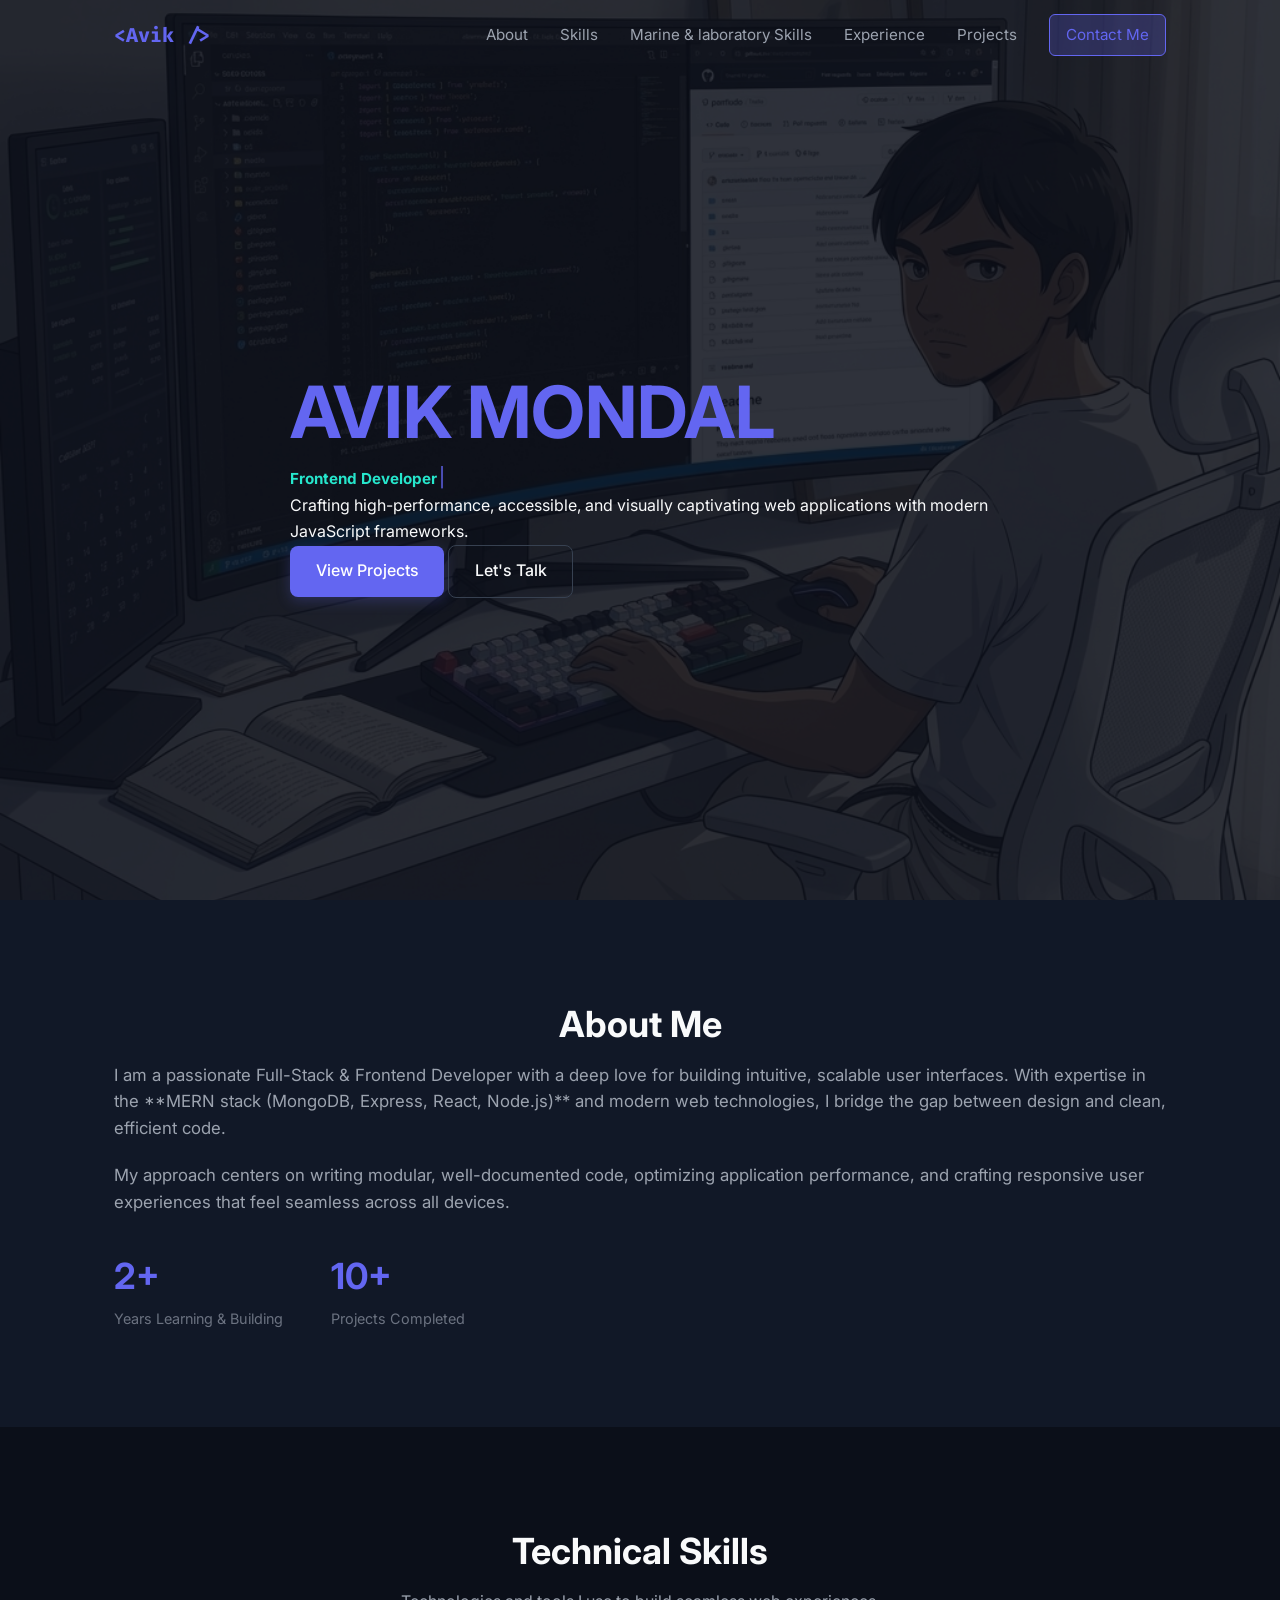
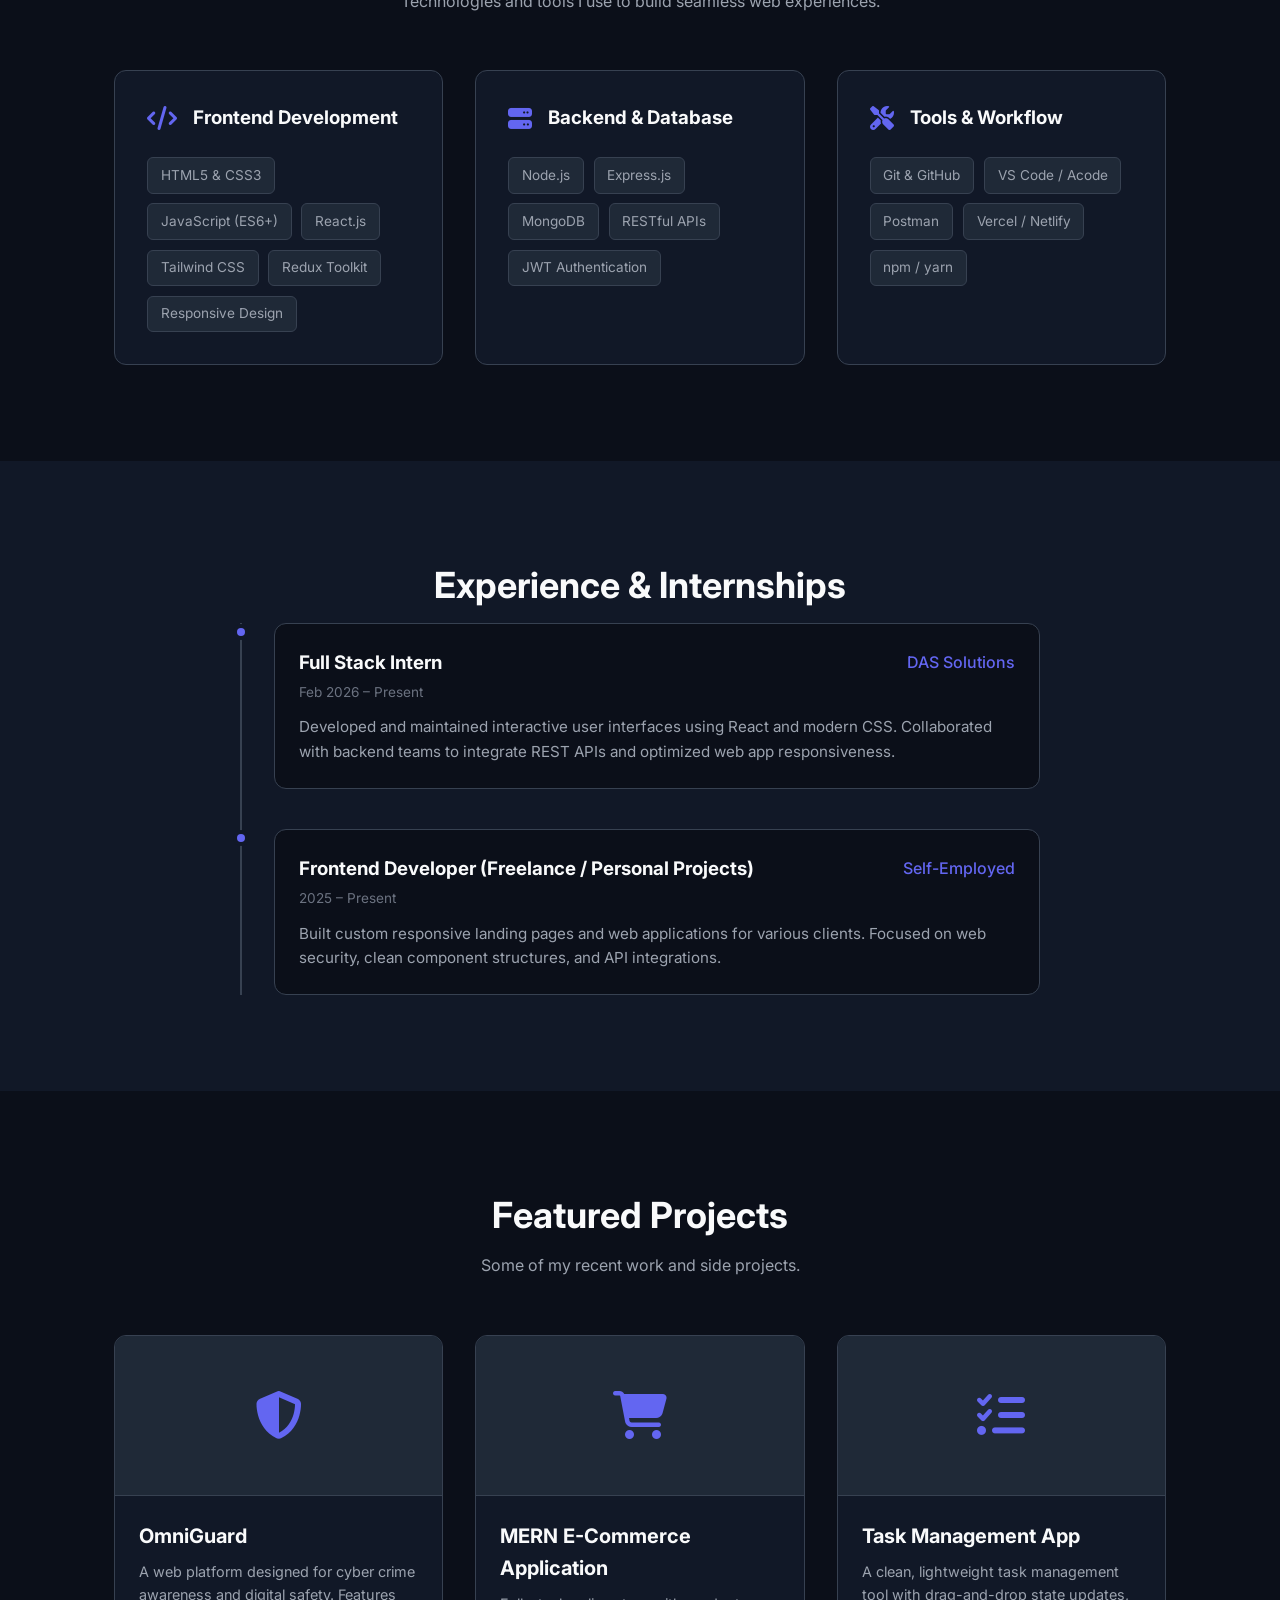
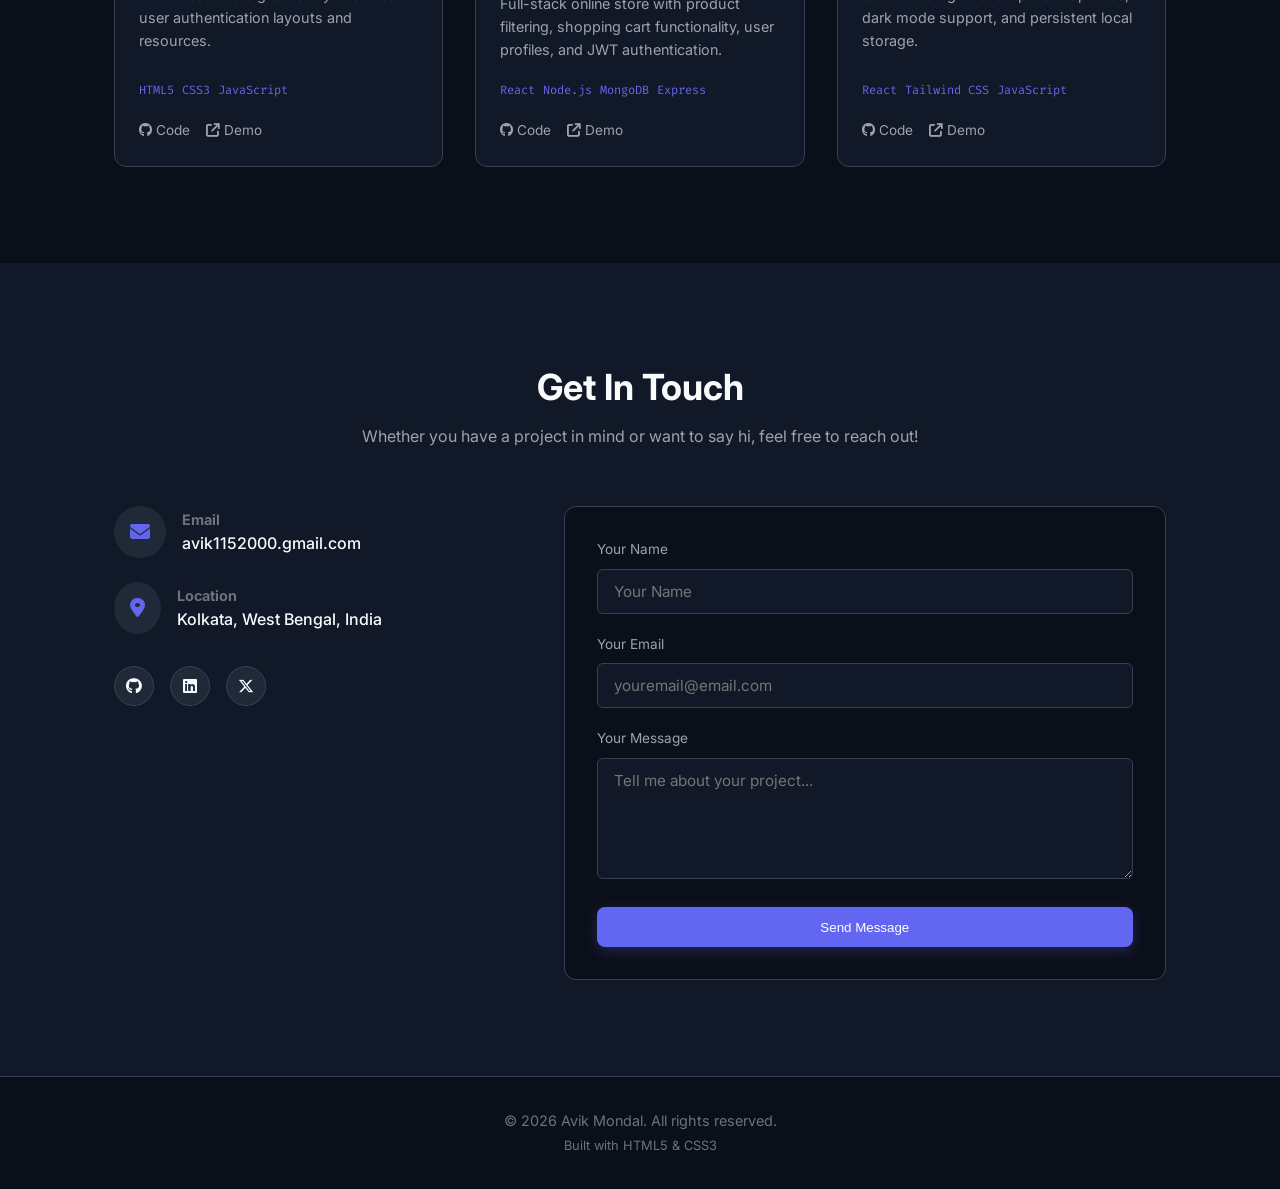
==== index.html @ 7518ed0c "New CSS and Old skills section" ====
<!doctype html>
<html lang="en">
  <head>
    <meta charset="UTF-8" />
    <meta name="viewport" content="width=device-width, initial-scale=1.0" />
    <meta
      name="description"
      content="Portfolio of a Modern Frontend & MERN Stack Developer"
    />
    <title>Avik | Full Stack & Frontend Developer</title>
    <!-- Google Fonts -->
    <link rel="preconnect" href="https://fonts.googleapis.com" />
    <link rel="preconnect" href="https://fonts.gstatic.com" crossorigin />
    <link
      href="https://fonts.googleapis.com/css2?family=Inter:wght@300;400;500;600;700&family=Fira+Code:wght@400;500&display=swap"
      rel="stylesheet"
    />
    <!-- FontAwesome Icons -->
    <link
      rel="stylesheet"
      href="https://cdnjs.cloudflare.com/ajax/libs/font-awesome/6.4.0/css/all.min.css"
    />
    <!-- Stylesheet -->
    <link rel="stylesheet" href="style.css" />
    <script src="script.js"></script>
  </head>
  <body>
    <!-- ==================== HEADER / NAVBAR ==================== -->
    <header class="navbar">
      <div class="container nav-container">
        <a href="#hero" class="nav-logo">&lt;Avik /&gt;</a>

        <nav class="nav-menu" id="nav-menu">
          <a href="#about" class="nav-link">About</a>
          <a href="#skills" class="nav-link">Skills</a>
          <a href="otherSkill.html" class="nav-link"
            >Marine & laboratory Skills</a
          >
          <a href="#experience" class="nav-link">Experience</a>
          <a href="#projects" class="nav-link">Projects</a>
          <a href="#contact" class="nav-link nav-btn">Contact Me</a>
        </nav>

        <!-- Toggle button placeholder for JS implementation -->
        <button
          class="nav-toggle"
          id="nav-toggle"
          aria-label="Toggle Navigation"
        >
          <i class="fa-solid fa-bars"></i>
        </button>
      </div>
    </header>

    <main>
      <!-- ==================== HERO SECTION ==================== -->

      <section class="hero" id="hero">
        <div class="hero-bg-wrapper">
          <img
            src="myPortfolioImage.png"
            alt="Background"
            class="hero-bg-img"
          />
          <div class="hero-overlay"></div>
        </div>

        <div class="container hero-container">
          <div class="hero-content">
            <h1 class="hero-title">
              <span class="highlight">AVIK MONDAL</span>
            </h1>

            <!-- <h2 class="hero-subtitle">Frontend & MERN Stack Developer</h2> -->
            <!-- Dynamic Typing Text Target -->
            <h3 class="hero-subtitle">
              <span id="typing-text" class="highlight2"></span
              ><span class="typing-cursor">|</span>
            </h3>
            <p class="hero-description">
              Crafting high-performance, accessible, and visually captivating
              web applications with modern JavaScript frameworks.
            </p>

            <div class="hero-cta">
              <a href="#projects" class="btn btn-primary">View Projects</a>
              <a href="#contact" class="btn btn-outline">Let's Talk</a>
            </div>
          </div>
        </div>
      </section>

      <!-- ==================== ABOUT SECTION ==================== -->
      <section class="about section" id="about">
        <div class="container">
          <h2 class="section-title">About Me</h2>
          <div class="about-grid">
            <div class="about-text">
              <p>
                I am a passionate Full-Stack & Frontend Developer with a deep
                love for building intuitive, scalable user interfaces. With
                expertise in the **MERN stack (MongoDB, Express, React,
                Node.js)** and modern web technologies, I bridge the gap between
                design and clean, efficient code.
              </p>
              <p>
                My approach centers on writing modular, well-documented code,
                optimizing application performance, and crafting responsive user
                experiences that feel seamless across all devices.
              </p>
              <div class="about-stats">
                <div class="stat-item">
                  <span class="stat-number">2+</span>
                  <span class="stat-label">Years Learning & Building</span>
                </div>
                <div class="stat-item">
                  <span class="stat-number">10+</span>
                  <span class="stat-label">Projects Completed</span>
                </div>
              </div>
            </div>
          </div>
        </div>
      </section>

      <!-- ==================== SKILLS SECTION ==================== -->
      <section class="skills section" id="skills">
        <div class="container">
          <h2 class="section-title">Technical Skills</h2>
          <p class="section-subtitle">
            Technologies and tools I use to build seamless web experiences.
          </p>

          <div class="skills-grid">
            <!-- Frontend Category -->
            <div class="skill-card">
              <div class="skill-header">
                <i class="fa-solid fa-code"></i>
                <h3>Frontend Development</h3>
              </div>
              <ul class="skill-tags">
                <li>HTML5 & CSS3</li>
                <li>JavaScript (ES6+)</li>
                <li>React.js</li>
                <li>Tailwind CSS</li>
                <li>Redux Toolkit</li>
                <li>Responsive Design</li>
              </ul>
            </div>

            <!-- Backend Category -->
            <div class="skill-card">
              <div class="skill-header">
                <i class="fa-solid fa-server"></i>
                <h3>Backend & Database</h3>
              </div>
              <ul class="skill-tags">
                <li>Node.js</li>
                <li>Express.js</li>
                <li>MongoDB</li>
                <li>RESTful APIs</li>
                <li>JWT Authentication</li>
              </ul>
            </div>

            <!-- Tools & Workflow -->
            <div class="skill-card">
              <div class="skill-header">
                <i class="fa-solid fa-screwdriver-wrench"></i>
                <h3>Tools & Workflow</h3>
              </div>
              <ul class="skill-tags">
                <li>Git & GitHub</li>
                <li>VS Code / Acode</li>
                <li>Postman</li>
                <li>Vercel / Netlify</li>
                <li>npm / yarn</li>
              </ul>
            </div>
          </div>
        </div>
      </section>

      <!-- ==================== EXPERIENCE SECTION ==================== -->
      <section class="experience section" id="experience">
        <div class="container">
          <h2 class="section-title">Experience & Internships</h2>

          <div class="timeline">
            <!-- Timeline Item 1 -->
            <div class="timeline-item">
              <div class="timeline-dot"></div>
              <div class="timeline-content">
                <div class="timeline-header">
                  <h3>Full Stack Intern</h3>
                  <span class="timeline-company">DAS Solutions</span>
                </div>
                <span class="timeline-date">Feb 2026 – Present</span>
                <p class="timeline-body">
                  Developed and maintained interactive user interfaces using
                  React and modern CSS. Collaborated with backend teams to
                  integrate REST APIs and optimized web app responsiveness.
                </p>
              </div>
            </div>

            <!-- Timeline Item 2 -->
            <div class="timeline-item">
              <div class="timeline-dot"></div>
              <div class="timeline-content">
                <div class="timeline-header">
                  <h3>Frontend Developer (Freelance / Personal Projects)</h3>
                  <span class="timeline-company">Self-Employed</span>
                </div>
                <span class="timeline-date">2025 – Present</span>
                <p class="timeline-body">
                  Built custom responsive landing pages and web applications for
                  various clients. Focused on web security, clean component
                  structures, and API integrations.
                </p>
              </div>
            </div>
          </div>
        </div>
      </section>

      <!-- ==================== PROJECTS SECTION ==================== -->
      <section class="projects section" id="projects">
        <div class="container">
          <h2 class="section-title">Featured Projects</h2>
          <p class="section-subtitle">
            Some of my recent work and side projects.
          </p>

          <div class="projects-grid">
            <!-- Project Card 1 -->
            <article class="project-card">
              <div class="project-image-placeholder">
                <i class="fa-solid fa-shield-halved project-icon"></i>
              </div>
              <div class="project-content">
                <h3 class="project-title">OmniGuard</h3>
                <p class="project-description">
                  A web platform designed for cyber crime awareness and digital
                  safety. Features user authentication layouts and resources.
                </p>
                <div class="project-tech">
                  <span>HTML5</span>
                  <span>CSS3</span>
                  <span>JavaScript</span>
                </div>
                <div class="project-links">
                  <a
                    href="https://github.com/Avik1152/Project-signup-Login"
                    target="_blank"
                    rel="noopener"
                    ><i class="fa-brands fa-github"></i> Code</a
                  >
                  <a
                    href="https://project-signup-login.avik1152000.workers.dev/"
                    target="_blank"
                    rel="noopener"
                    ><i class="fa-solid fa-arrow-up-right-from-square"></i>
                    Demo</a
                  >
                </div>
              </div>
            </article>

            <!-- Project Card 2 -->
            <article class="project-card">
              <div class="project-image-placeholder">
                <i class="fa-solid fa-cart-shopping project-icon"></i>
              </div>
              <div class="project-content">
                <h3 class="project-title">MERN E-Commerce Application</h3>
                <p class="project-description">
                  Full-stack online store with product filtering, shopping cart
                  functionality, user profiles, and JWT authentication.
                </p>
                <div class="project-tech">
                  <span>React</span>
                  <span>Node.js</span>
                  <span>MongoDB</span>
                  <span>Express</span>
                </div>
                <div class="project-links">
                  <a href="#" target="_blank" rel="noopener"
                    ><i class="fa-brands fa-github"></i> Code</a
                  >
                  <a href="#" target="_blank" rel="noopener"
                    ><i class="fa-solid fa-arrow-up-right-from-square"></i>
                    Demo</a
                  >
                </div>
              </div>
            </article>

            <!-- Project Card 3 -->
            <article class="project-card">
              <div class="project-image-placeholder">
                <i class="fa-solid fa-list-check project-icon"></i>
              </div>
              <div class="project-content">
                <h3 class="project-title">Task Management App</h3>
                <p class="project-description">
                  A clean, lightweight task management tool with drag-and-drop
                  state updates, dark mode support, and persistent local
                  storage.
                </p>
                <div class="project-tech">
                  <span>React</span>
                  <span>Tailwind CSS</span>
                  <span>JavaScript</span>
                </div>
                <div class="project-links">
                  <a href="#" target="_blank" rel="noopener"
                    ><i class="fa-brands fa-github"></i> Code</a
                  >
                  <a href="#" target="_blank" rel="noopener"
                    ><i class="fa-solid fa-arrow-up-right-from-square"></i>
                    Demo</a
                  >
                </div>
              </div>
            </article>
          </div>
        </div>
      </section>

      <!-- ==================== CONTACT SECTION ==================== -->
      <section class="contact section" id="contact">
        <div class="container">
          <h2 class="section-title">Get In Touch</h2>
          <p class="section-subtitle">
            Whether you have a project in mind or want to say hi, feel free to
            reach out!
          </p>

          <div class="contact-wrapper">
            <!-- Contact Details -->
            <div class="contact-info">
              <div class="contact-card">
                <i class="fa-solid fa-envelope"></i>
                <div>
                  <h4>Email</h4>
                  <a href="mailto:your.email@example.com"
                    >avik1152000.gmail.com</a
                  >
                </div>
              </div>

              <div class="contact-card">
                <i class="fa-solid fa-location-dot"></i>
                <div>
                  <h4>Location</h4>
                  <p>Kolkata, West Bengal, India</p>
                </div>
              </div>

              <div class="social-links">
                <a
                  href="https://github.com/Avik1152"
                  target="_blank"
                  aria-label="GitHub"
                  ><i class="fa-brands fa-github"></i
                ></a>
                <a
                  href="https://www.linkedin.com/in/avikmondal-afution/"
                  target="_blank"
                  aria-label="LinkedIn"
                  ><i class="fa-brands fa-linkedin"></i
                ></a>
                <a href="#" target="_blank" aria-label="Twitter"
                  ><i class="fa-brands fa-x-twitter"></i
                ></a>
              </div>
            </div>

            <!-- Contact Form -->
            <form class="contact-form" action="#" method="POST">
              <div class="form-group">
                <label for="name">Your Name</label>
                <input
                  type="text"
                  id="name"
                  name="name"
                  placeholder="Your Name"
                  required
                />
              </div>
              <div class="form-group">
                <label for="email">Your Email</label>
                <input
                  type="email"
                  id="email"
                  name="email"
                  placeholder="youremail@email.com"
                  required
                />
              </div>
              <div class="form-group">
                <label for="message">Your Message</label>
                <textarea
                  id="message"
                  name="message"
                  rows="5"
                  placeholder="Tell me about your project..."
                  required
                ></textarea>
              </div>
              <button type="submit" class="btn btn-primary btn-block">
                Send Message
              </button>
            </form>
          </div>
        </div>
      </section>
    </main>

    <!-- ==================== FOOTER ==================== -->
    <footer class="footer">
      <div class="container footer-container">
        <p>&copy; 2026 Avik Mondal. All rights reserved.</p>
        <p class="footer-subtext">Built with HTML5 & CSS3</p>
      </div>
    </footer>
  </body>
</html>
---- style.css ----
/* ==================== 1. CSS VARIABLES & RESET ==================== */
:root {
  /* Color Palette */
  --bg-primary: #0b0f19;
  --bg-secondary: #111827;
  --bg-card: #1f2937;

  --text-primary: #f9fafb;
  --text-secondary: #9ca3af;
  --text-muted: #6b7280;

  --accent: #6366f1; /* Electric Indigo */
  --accent-hover: #4f46e5;
  --accent-glow: rgba(99, 102, 241, 0.25);
  --border-color: #374151;

  /* Fonts & Spacing */
  --font-main: "Inter", system-ui, -apple-system, sans-serif;
  --font-code: "Fira Code", monospace;
  --transition: all 0.3s ease;
  --radius: 12px;
}

* {
  margin: 0;
  padding: 0;
  box-sizing: border-box;
}

html {
  scroll-behavior: smooth;
}

body {
  font-family: var(--font-main);
  background-color: var(--bg-primary);
  color: var(--text-primary);
  line-height: 1.6;
  overflow-x: hidden;
}

a {
  color: inherit;
  text-decoration: none;
}

ul {
  list-style: none;
}

/* ==================== LIGHT THEME VARIABLES ==================== */
body.light-theme {
  --bg-primary: #f8fafc;
  --bg-secondary: #ffffff;
  --bg-card: #f1f5f9;

  --text-primary: #0f172a;
  --text-secondary: #3341552q --text-muted: #64748b;

  --accent: #4f46e5;
  --accent-hover: #4338ca;
  --accent-glow: rgba(79, 70, 229, 0.15);
  --border-color: #e2e8f0;
}

/* ==================== ACTIVE NAV LINK STYLING ==================== */
.nav-link.active-link {
  color: var(--accent);
  font-weight: 600;
}

/* ==================== THEME TOGGLE BUTTON ==================== */
.theme-toggle {
  background: none;
  border: 1px solid var(--border-color);
  color: var(--text-primary);
  padding: 0.5rem 0.75rem;
  border-radius: 50%;
  cursor: pointer;
  transition: var(--transition);
  display: flex;
  align-items: center;
  justify-content: center;
}

.theme-toggle:hover {
  border-color: var(--accent);
  color: var(--accent);
}

/* ==================== 2. REUSABLE COMPONENTS ==================== */
.container {
  max-width: 1100px;
  margin: 0 auto;
  padding: 0 1.5rem;
}

.section {
  padding: 6rem 0;
}

.section-title {
  font-size: 2.25rem;
  font-weight: 700;
  text-align: center;
  margin-bottom: 0.5rem;
  position: relative;
}

.section-subtitle {
  text-align: center;
  color: var(--text-secondary);
  margin-bottom: 3.5rem;
}

.btn {
  display: inline-block;
  padding: 0.8rem 1.6rem;
  border-radius: 8px;
  font-weight: 500;
  transition: var(--transition);
  cursor: pointer;
  border: none;
}

.btn-primary {
  background-color: var(--accent);
  color: #ffffff;
  box-shadow: 0 4px 14px var(--accent-glow);
}

.btn-primary:hover {
  background-color: var(--accent-hover);
  transform: translateY(-2px);
}

.btn-outline {
  background: transparent;
  color: var(--text-primary);
  border: 1px solid var(--border-color);
}

.btn-outline:hover {
  border-color: var(--accent);
  color: var(--accent);
  transform: translateY(-2px);
}

.btn-block {
  width: 100%;
}

.highlight {
  color: var(--accent);
}

.badge {
  background: var(--accent-glow);
  color: var(--accent);
  padding: 0.35rem 0.8rem;
  border-radius: 20px;
  font-size: 0.85rem;
  font-weight: 500;
  display: inline-block;
  margin-bottom: 1rem;
  border: 1px solid var(--accent);
}

/* ==================== 3. NAVBAR ==================== */
.navbar {
  position: fixed;
  top: 0;
  left: 0;
  width: 100%;
  /* Default state at top of page */
  background-color: transparent;
  border-bottom: 1px solid transparent;
  backdrop-filter: blur(0px);
  transition:
    background-color 0.3s ease,
    border-color 0.3s ease,
    box-shadow 0.3s ease,
    backdrop-filter 0.3s ease;
  z-index: 1000;
}

/* State triggered by JavaScript when scrolled down > 50px */
.navbar.scrolled {
  background-color: rgba(11, 15, 25, 0.85);
  border-bottom: 1px solid var(--border-color);
  backdrop-filter: blur(12px);
  box-shadow: 0 4px 20px rgba(0, 0, 0, 0.4);
}

.nav-container {
  display: flex;
  justify-content: space-between;
  align-items: center;
  height: 70px;
}

.nav-logo {
  font-family: var(--font-code);
  font-size: 1.25rem;
  font-weight: 700;
  color: var(--accent);
}

.nav-menu {
  display: flex;
  align-items: center;
  gap: 2rem;
}

.nav-link {
  color: var(--text-secondary);
  font-size: 0.95rem;
  transition: var(--transition);
}

.nav-link:hover {
  color: var(--accent);
}

.nav-btn {
  padding: 0.5rem 1rem;
  border-radius: 6px;
  background-color: var(--accent-glow);
  color: var(--accent);
  border: 1px solid var(--accent);
}

.nav-btn:hover {
  background-color: var(--accent);
  color: #fff;
}

.nav-toggle {
  display: none;
  background: none;
  border: none;
  color: var(--text-primary);
  font-size: 1.5rem;
  cursor: pointer;
}

/* ==================== 4. HERO SECTION ==================== */
/* .hero {
  min-height: 100vh;
  display: flex;
  align-items: center;
  padding-top: 70px;
}

.hero-content {
  max-width: 700px;
}

.hero-title {
  font-size: 3.5rem;
  line-height: 1.1;
  margin-bottom: 0.75rem;
}

.hero-subtitle {
  font-size: 1.5rem;
  color: var(--text-secondary);
  font-weight: 400;
  margin-bottom: 1.25rem;
}

.hero-description {
  color: var(--text-muted);
  font-size: 1.1rem;
  margin-bottom: 2rem;
  max-width: 600px;
}

.hero-cta {
  display: flex;
  gap: 1rem;
} */

/* ==================== 4. HERO SECTION ==================== */
.hero {
  position: relative;
  min-height: 100vh;
  display: flex;
  align-items: center;
  padding-top: 70px;
  overflow: hidden;
}

.hero-bg-wrapper {
  position: absolute;
  top: 0;
  left: 0;
  width: 100%;
  height: 100%;
  z-index: -1;
}

.hero-bg-img {
  width: 100%;
  height: 100%;
  object-fit: cover;
  object-position: center;
}

.hero-overlay {
  position: absolute;
  top: 0;
  left: 0;
  width: 100%;
  height: 100%;
  background: rgba(11, 15, 25, 0.85); /* Adjust opacity here */
}

.hero-content {
  max-width: 700px;
  position: relative;
  z-index: 1;
}

.hero-title {
  font-size: 4.5rem;
  line-height: 1.1;
  margin-bottom: 0.75rem;
}

/* Dynamic Typing Cursor Effect */
.typing-cursor {
  display: inline-block;
  color: var(--accent);
  font-weight: 400;
  margin-left: 2px;
  animation: blink 0.8s infinite;
}

@keyframes blink {
  0%,
  100% {
    opacity: 1;
  }
  50% {
    opacity: 0;
  }
}

.highlight2 {
  color: rgb(38, 230, 204);
  /* font-weight: 600; */
  font-size: 0.95rem;
  margin-bottom: 0.75rem;
}

/* ==================== TYPING EFFECT CURSOR ==================== */
/* .typing-cursor {
  display: inline-block;
  color: var(--text-primary);
  font-weight: 400;
  animation: blink 0.8s infinite;
}

@keyframes blink {
  0%,
  100% {
    opacity: 1;
  }
  50% {
    opacity: 0;
  }
} */

/* ==================== PROJECT CONTROLS & SEARCH ==================== */
.projects-controls {
  display: flex;
  flex-direction: column;
  align-items: center;
  gap: 1.5rem;
  margin-bottom: 2.5rem;
}

.search-box {
  position: relative;
  width: 100%;
  max-width: 450px;
}

.search-box i {
  position: absolute;
  left: 1rem;
  top: 50%;
  transform: translateY(-50%);
  color: var(--text-muted);
}

.search-box input {
  width: 100%;
  padding: 0.75rem 1rem 0.75rem 2.5rem;
  background-color: var(--bg-secondary);
  border: 1px solid var(--border-color);
  border-radius: 25px;
  color: var(--text-primary);
  font-family: inherit;
  font-size: 0.95rem;
  transition: var(--transition);
}

.search-box input:focus {
  outline: none;
  border-color: var(--accent);
  box-shadow: 0 0 10px var(--accent-glow);
}

.filter-buttons {
  display: flex;
  flex-wrap: wrap;
  justify-content: center;
  gap: 0.75rem;
}

.filter-btn {
  background-color: var(--bg-secondary);
  border: 1px solid var(--border-color);
  color: var(--text-secondary);
  padding: 0.5rem 1.25rem;
  border-radius: 20px;
  cursor: pointer;
  font-size: 0.9rem;
  transition: var(--transition);
}

.filter-btn:hover,
.filter-btn.active {
  background-color: var(--accent);
  color: #ffffff;
  border-color: var(--accent);
}

.btn-text {
  background: none;
  border: none;
  color: var(--accent);
  cursor: pointer;
  font-size: 0.85rem;
  font-weight: 500;
  padding: 0;
  display: inline-flex;
  align-items: center;
  gap: 0.3rem;
}

.btn-text:hover {
  text-decoration: underline;
}

/* ==================== MODAL POPUP ==================== */
.modal {
  position: fixed;
  top: 0;
  left: 0;
  width: 100%;
  height: 100%;
  display: flex;
  align-items: center;
  justify-content: center;
  z-index: 2000;
  opacity: 0;
  visibility: hidden;
  transition:
    opacity 0.3s ease,
    visibility 0.3s ease;
}

.modal.active {
  opacity: 1;
  visibility: visible;
}

.modal-overlay {
  position: absolute;
  top: 0;
  left: 0;
  width: 100%;
  height: 100%;
  background-color: rgba(0, 0, 0, 0.75);
  backdrop-filter: blur(4px);
}

.modal-container {
  position: relative;
  background-color: var(--bg-secondary);
  border: 1px solid var(--border-color);
  border-radius: var(--radius);
  width: 90%;
  max-width: 650px;
  max-height: 85vh;
  overflow-y: auto;
  padding: 2rem;
  z-index: 2001;
  transform: translateY(20px);
  transition: transform 0.3s ease;
  box-shadow: 0 10px 30px rgba(0, 0, 0, 0.5);
}

.modal.active .modal-container {
  transform: translateY(0);
}

.modal-close {
  position: absolute;
  top: 1rem;
  right: 1.25rem;
  background: none;
  border: none;
  font-size: 1.8rem;
  color: var(--text-muted);
  cursor: pointer;
  transition: var(--transition);
}

.modal-close:hover {
  color: var(--accent);
}

.modal-title {
  font-size: 1.75rem;
  margin-bottom: 0.5rem;
}

.modal-subtitle {
  color: var(--accent);
  font-weight: 500;
  margin-bottom: 1rem;
}

.modal-section {
  margin-top: 1.25rem;
}

.modal-section h4 {
  color: var(--text-primary);
  font-size: 1rem;
  margin-bottom: 0.5rem;
}

.modal-section p,
.modal-section ul {
  color: var(--text-secondary);
  font-size: 0.95rem;
}

.modal-section ul {
  list-style-type: disc;
  padding-left: 1.25rem;
}
/* ==================== 5. ABOUT SECTION ==================== */
.about {
  background-color: var(--bg-secondary);
}

.about-text p {
  color: var(--text-secondary);
  margin-bottom: 1.25rem;
  font-size: 1.05rem;
}

.about-stats {
  display: flex;
  gap: 3rem;
  margin-top: 2rem;
}

.stat-number {
  display: block;
  font-size: 2.25rem;
  font-weight: 700;
  color: var(--accent);
}

.stat-label {
  font-size: 0.9rem;
  color: var(--text-muted);
}

/* ==================== 6. SKILLS SECTION ==================== */
.skills-grid {
  display: grid;
  grid-template-columns: repeat(auto-fit, minmax(280px, 1fr));
  gap: 2rem;
}

.skill-card {
  background-color: var(--bg-secondary);
  padding: 2rem;
  border-radius: var(--radius);
  border: 1px solid var(--border-color);
  transition: var(--transition);
}

.skill-card:hover {
  border-color: var(--accent);
  transform: translateY(-4px);
}

.skill-header {
  display: flex;
  align-items: center;
  gap: 1rem;
  margin-bottom: 1.5rem;
}

.skill-header i {
  font-size: 1.5rem;
  color: var(--accent);
}

.skill-tags {
  display: flex;
  flex-wrap: wrap;
  gap: 0.6rem;
}

.skill-tags li {
  background-color: var(--bg-card);
  color: var(--text-secondary);
  padding: 0.4rem 0.8rem;
  border-radius: 6px;
  font-size: 0.85rem;
  border: 1px solid var(--border-color);
}

/* ==================== 7. EXPERIENCE SECTION ==================== */
.experience {
  background-color: var(--bg-secondary);
}

.timeline {
  max-width: 800px;
  margin: 0 auto;
  position: relative;
  padding-left: 2rem;
  border-left: 2px solid var(--border-color);
}

.timeline-item {
  position: relative;
  margin-bottom: 2.5rem;
}

.timeline-item:last-child {
  margin-bottom: 0;
}

.timeline-dot {
  position: absolute;
  left: calc(-2rem - 5px);
  top: 5px;
  width: 8px;
  height: 8px;
  border-radius: 50%;
  background-color: var(--accent);
  box-shadow: 0 0 0 4px var(--bg-secondary);
}

.timeline-content {
  background-color: var(--bg-primary);
  padding: 1.5rem;
  border-radius: var(--radius);
  border: 1px solid var(--border-color);
}

.timeline-header {
  display: flex;
  justify-content: space-between;
  align-items: center;
  flex-wrap: wrap;
  gap: 0.5rem;
}

.timeline-company {
  color: var(--accent);
  font-weight: 500;
}

.timeline-date {
  display: block;
  font-size: 0.85rem;
  color: var(--text-muted);
  margin-top: 0.25rem;
  margin-bottom: 0.75rem;
}

.timeline-body {
  color: var(--text-secondary);
  font-size: 0.95rem;
}

/* ==================== 8. PROJECTS SECTION ==================== */
.projects-grid {
  display: grid;
  grid-template-columns: repeat(auto-fit, minmax(300px, 1fr));
  gap: 2rem;
}

.project-card {
  background-color: var(--bg-secondary);
  border-radius: var(--radius);
  border: 1px solid var(--border-color);
  overflow: hidden;
  transition: var(--transition);
  display: flex;
  flex-direction: column;
}

.project-card:hover {
  transform: translateY(-5px);
  border-color: var(--accent);
}

.project-image-placeholder {
  height: 160px;
  background-color: var(--bg-card);
  display: flex;
  align-items: center;
  justify-content: center;
  border-bottom: 1px solid var(--border-color);
}

.project-icon {
  font-size: 3rem;
  color: var(--accent);
}

.project-content {
  padding: 1.5rem;
  display: flex;
  flex-direction: column;
  flex-grow: 1;
}

.project-title {
  font-size: 1.25rem;
  margin-bottom: 0.5rem;
}

.project-description {
  color: var(--text-secondary);
  font-size: 0.9rem;
  margin-bottom: 1.25rem;
  flex-grow: 1;
}

.project-tech {
  display: flex;
  flex-wrap: wrap;
  gap: 0.5rem;
  margin-bottom: 1.25rem;
}

.project-tech span {
  font-family: var(--font-code);
  font-size: 0.75rem;
  color: var(--accent);
}

.project-links {
  display: flex;
  gap: 1rem;
}

.project-links a {
  font-size: 0.85rem;
  color: var(--text-secondary);
  transition: var(--transition);
}

.project-links a:hover {
  color: var(--accent);
}

/* ==================== 9. CONTACT SECTION ==================== */
.contact {
  background-color: var(--bg-secondary);
}

.contact-wrapper {
  display: grid;
  grid-template-columns: 1fr 1.5fr;
  gap: 3rem;
}

.contact-card {
  display: flex;
  align-items: center;
  gap: 1rem;
  margin-bottom: 1.5rem;
}

.contact-card i {
  font-size: 1.25rem;
  color: var(--accent);
  background-color: var(--bg-card);
  padding: 1rem;
  border-radius: 50%;
}

.contact-card h4 {
  font-size: 0.9rem;
  color: var(--text-muted);
}

.contact-card a,
.contact-card p {
  color: var(--text-primary);
  font-weight: 500;
}

.social-links {
  display: flex;
  gap: 1rem;
  margin-top: 2rem;
}

.social-links a {
  width: 40px;
  height: 40px;
  border-radius: 50%;
  background-color: var(--bg-card);
  display: flex;
  align-items: center;
  justify-content: center;
  border: 1px solid var(--border-color);
  transition: var(--transition);
}

.social-links a:hover {
  color: var(--accent);
  border-color: var(--accent);
}

/* Contact Form */
.contact-form {
  background-color: var(--bg-primary);
  padding: 2rem;
  border-radius: var(--radius);
  border: 1px solid var(--border-color);
}

.form-group {
  margin-bottom: 1.25rem;
}

.form-group label {
  display: block;
  font-size: 0.85rem;
  color: var(--text-secondary);
  margin-bottom: 0.5rem;
}

.form-group input,
.form-group textarea {
  width: 100%;
  padding: 0.75rem 1rem;
  background-color: var(--bg-secondary);
  border: 1px solid var(--border-color);
  border-radius: 6px;
  color: var(--text-primary);
  font-family: inherit;
  font-size: 0.95rem;
  transition: var(--transition);
}

.form-group input:focus,
.form-group textarea:focus {
  outline: none;
  border-color: var(--accent);
}

/* ==================== 10. FOOTER ==================== */
.footer {
  padding: 2rem 0;
  border-top: 1px solid var(--border-color);
  text-align: center;
  color: var(--text-muted);
  font-size: 0.9rem;
}

.footer-subtext {
  font-size: 0.8rem;
  margin-top: 0.25rem;
}

/* ==================== 11. RESPONSIVE DESIGN ==================== */

/* ---------- Tablets & Mobile Devices (<= 768px) ---------- */
/* ==================== 11. RESPONSIVE DESIGN ==================== */

/* ---------- Mobile & Tablet Fixes (<= 768px) ---------- */
@media (max-width: 768px) {
  /* Prevent overall horizontal scroll overflow */
  html,
  body {
    overflow-x: hidden;
    width: 100%;
  }

  .container {
    width: 100%;
    max-width: 100%;
    padding-left: 1.25rem;
    padding-right: 1.25rem;
  }

  /* Section Spacing Adjustments */
  .section {
    padding: 3.5rem 0;
  }

  .section-title {
    font-size: 1.75rem;
  }

  .section-subtitle {
    margin-bottom: 2rem;
    font-size: 0.95rem;
  }

  /* Navbar & Mobile Slide-Out Drawer */
  .nav-toggle {
    display: block;
    z-index: 1001;
  }

  .nav-menu {
    display: flex; /* Ensures flexbox is active for vertical stacking */
    position: fixed;
    top: 0;
    right: -100%;
    width: 80%;
    max-width: 300px;
    height: 100vh;
    background-color: var(--bg-secondary);
    flex-direction: column;
    justify-content: center;
    align-items: center;
    gap: 2rem;
    box-shadow: -5px 0 15px rgba(0, 0, 0, 0.5);
    transition: right 0.3s cubic-bezier(0.4, 0, 0.2, 1);
    z-index: 1000;
  }

  .nav-menu.active {
    right: 0;
  }

  .nav-link {
    font-size: 1.1rem;
  }

  /* Hero Section Mobile Fitting */
  .hero,
  .hero-banner {
    min-height: auto;
    padding-top: 100px;
    padding-bottom: 3.5rem;
  }

  .hero-title {
    font-size: 2.1rem;
    line-height: 1.2;
    word-break: break-word;
  }

  .hero-subtitle {
    font-size: 1.15rem;
  }

  .hero-description {
    font-size: 0.95rem;
  }

  .hero-cta {
    margin-top: 1.5rem;
    display: flex; /* Ensures flex column works properly */
    flex-direction: row;
    width: 50%;
    gap: 0.75rem;
  }

  .hero-cta .btn {
    width: 100%;
    text-align: center;
  }
  .hero-cta .btn2 {
    width: 100%;
    text-align: center;
  }

  /* About Section */
  .about-stats {
    display: flex;
    flex-direction: column;
    gap: 1.25rem;
  }

  .stat-item {
    text-align: left;
  }

  /* Skills & Projects Grids - Single Column Fit */
  .skills-grid,
  .projects-grid {
    grid-template-columns: 1fr;
    gap: 1.5rem;
  }

  /* Experience Timeline Alignment */
  .timeline {
    padding-left: 1.25rem;
  }

  .timeline-dot {
    left: calc(-1.25rem - 4px);
  }

  .timeline-header {
    flex-direction: column;
    align-items: flex-start;
    gap: 0.25rem;
  }

  /* Project Controls */
  .projects-controls {
    width: 100%;
    gap: 1rem;
  }

  .search-box {
    width: 100%;
    max-width: 100%;
  }

  .filter-buttons {
    width: 100%;
    justify-content: flex-start;
    overflow-x: auto; /* Allows horizontal scrolling for filter pills if needed */
    padding-bottom: 0.5rem;
    -webkit-overflow-scrolling: touch;
  }

  .filter-btn {
    flex-shrink: 0;
    padding: 0.4rem 0.85rem;
    font-size: 0.8rem;
  }

  /* Contact Section Layout */
  .contact-wrapper {
    grid-template-columns: 1fr;
    gap: 2rem;
  }

  .contact-form {
    padding: 1.25rem;
  }

  /* Modal Popup Fit */
  .modal-container {
    width: 92%;
    padding: 1.25rem;
    max-height: 90vh;
  }

  .modal-title {
    font-size: 1.35rem;
  }
}

/* ---------- Ultra-Small Screens (<= 480px) ---------- */
@media (max-width: 480px) {
  .hero-title {
    font-size: 1.8rem;
  }

  .section-title {
    font-size: 1.5rem;
  }

  .contact-card {
    flex-direction: row;
    align-items: center;
  }
}
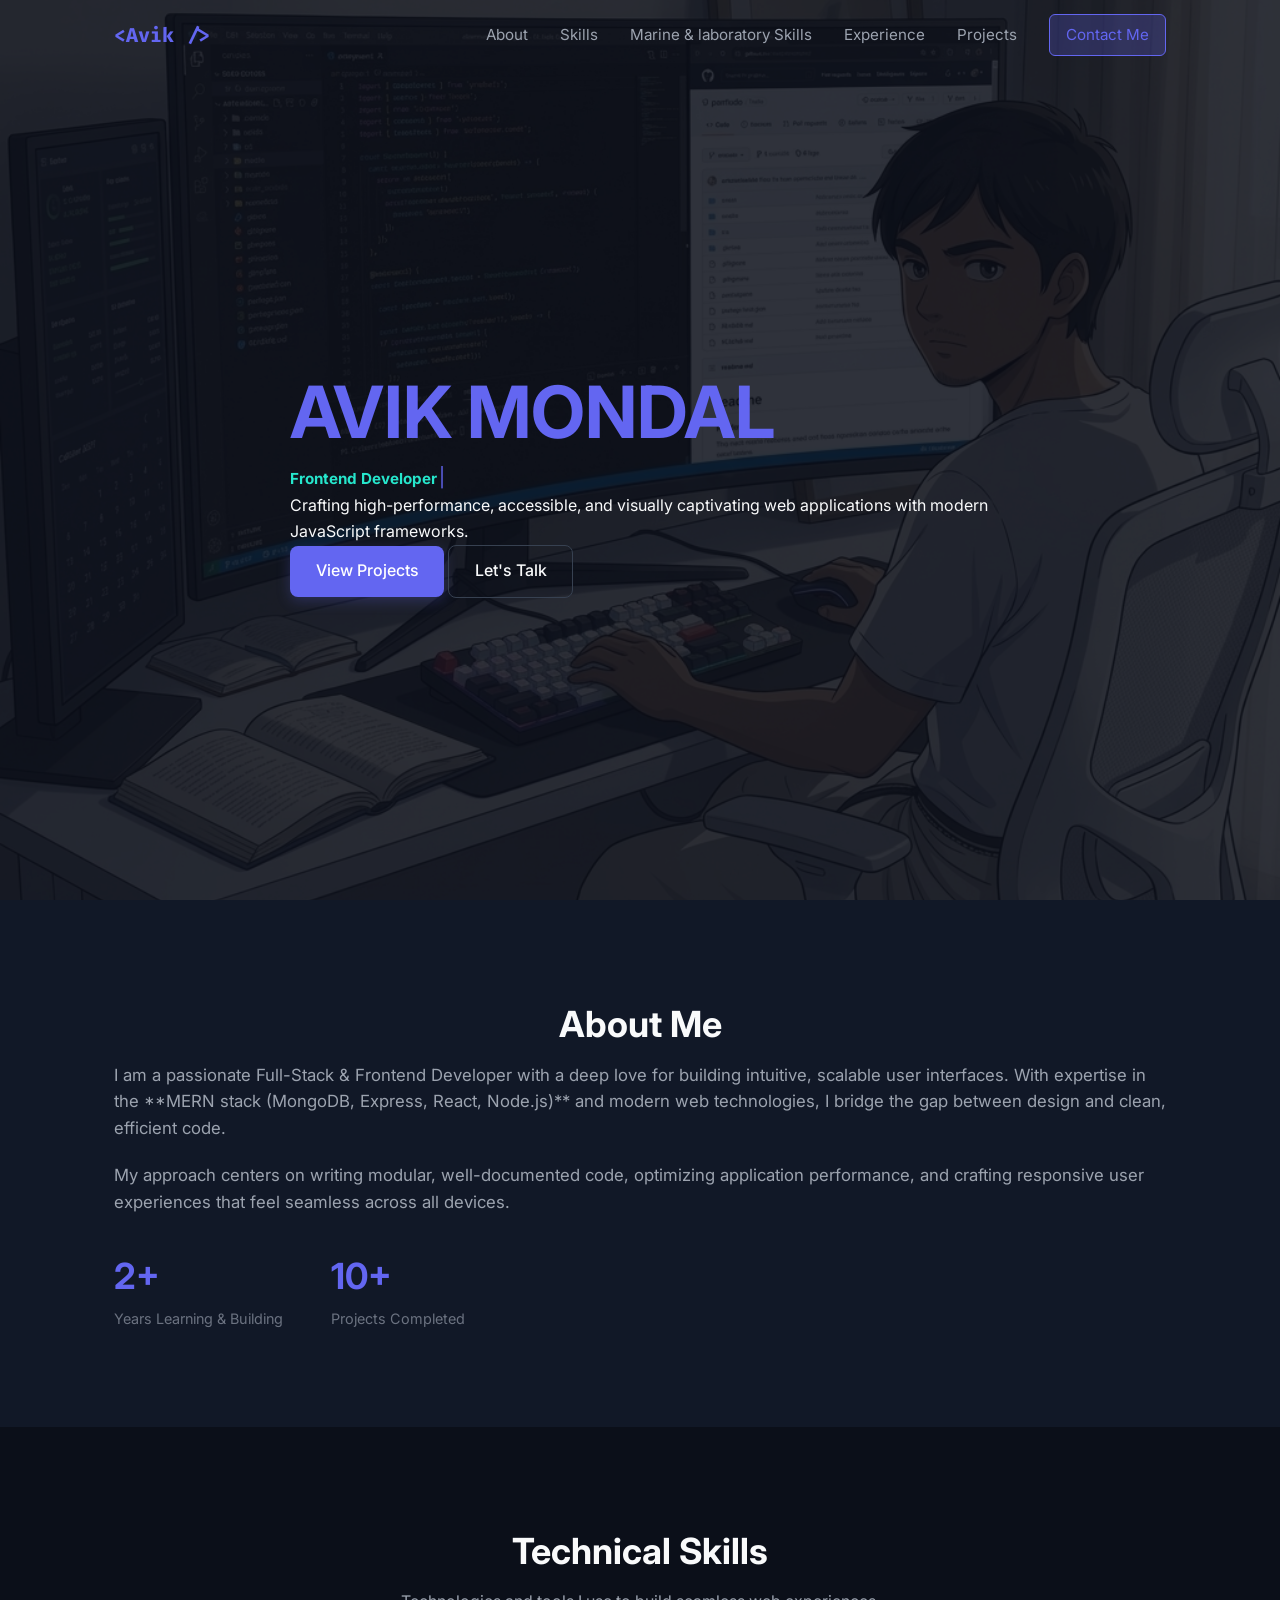
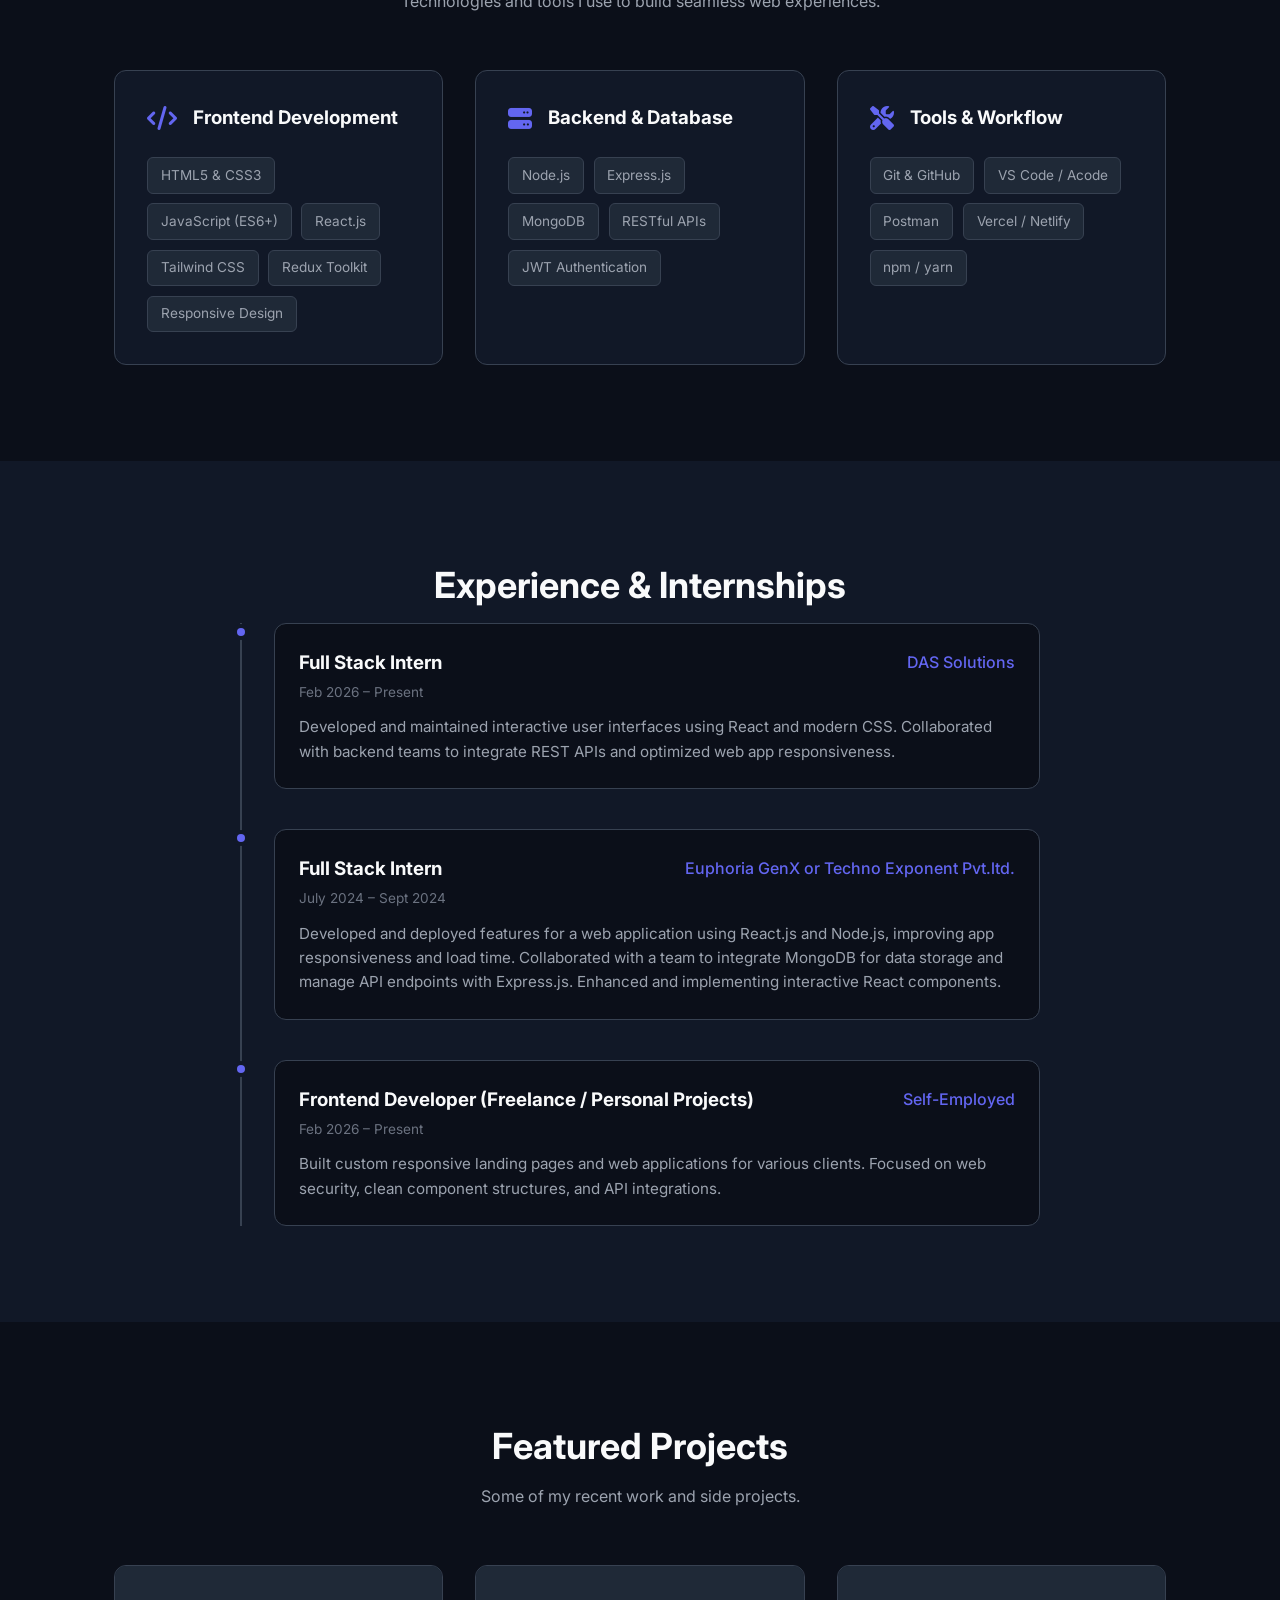
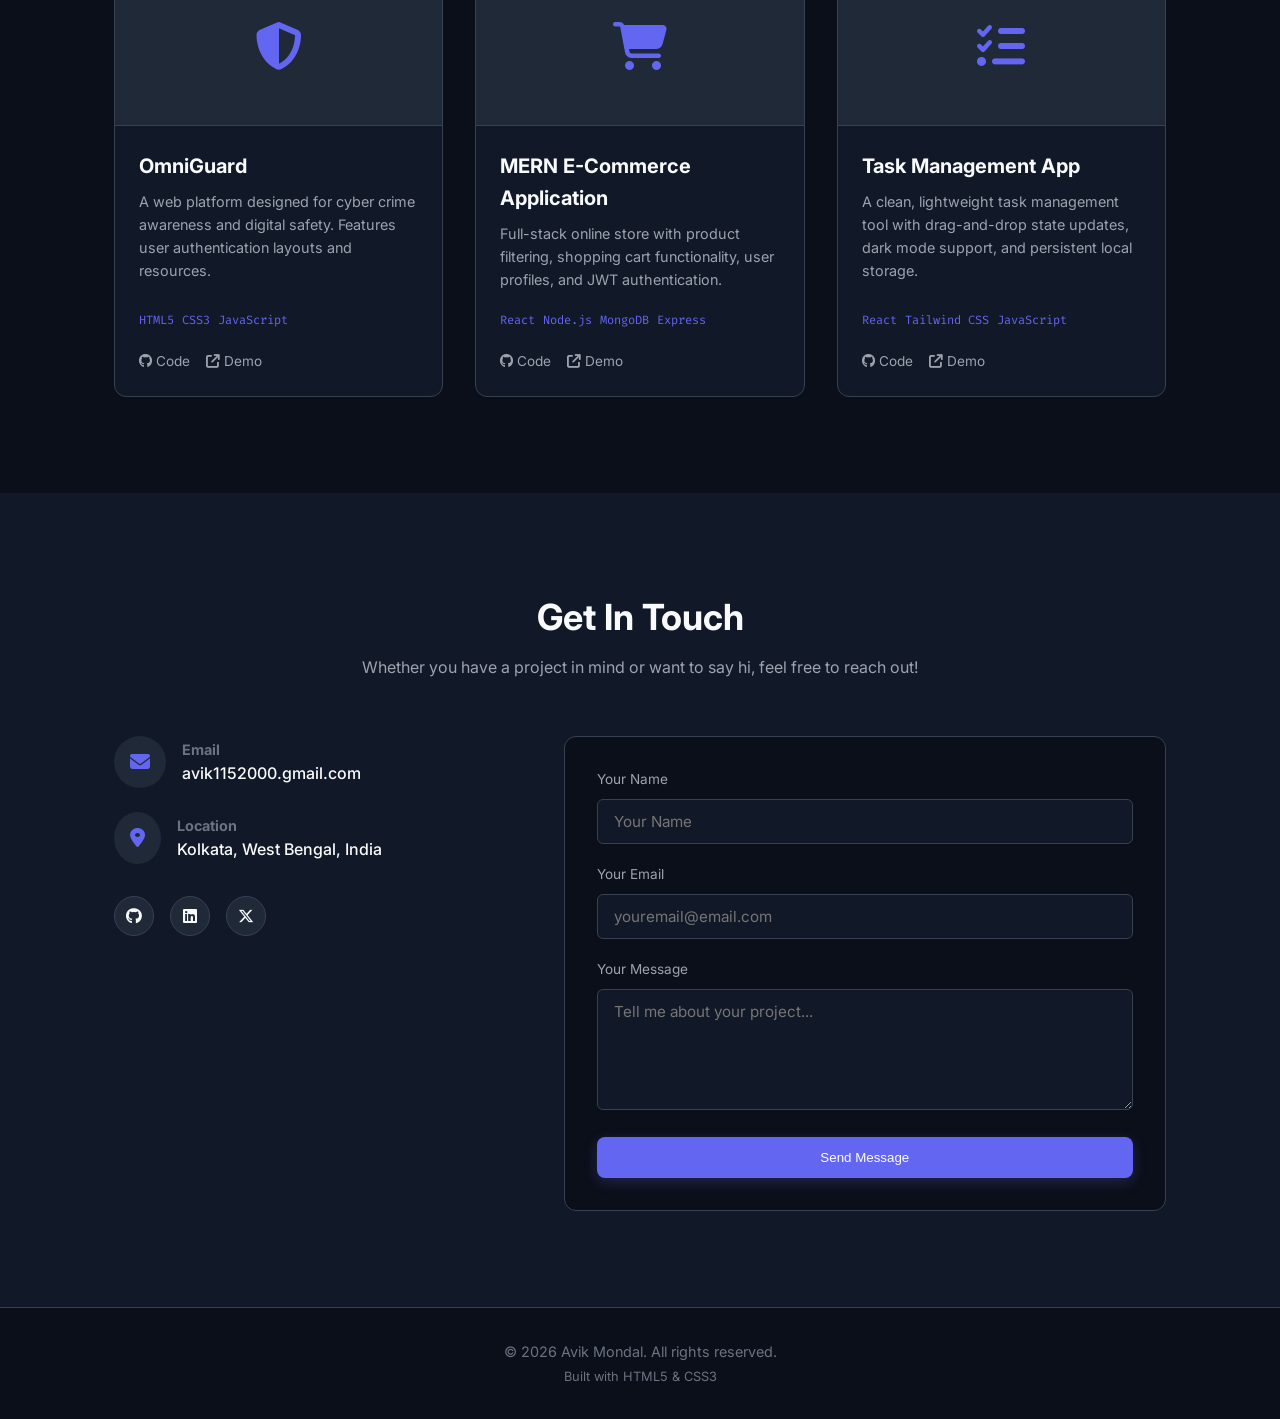
==== commit 17ba2e65: "Update Experience" ====
--- a/index.html
+++ b/index.html
@@ -203,6 +203,26 @@
                 </p>
               </div>
             </div>
+            <!-- Timeline Item 2 -->
+            <div class="timeline-item">
+              <div class="timeline-dot"></div>
+              <div class="timeline-content">
+                <div class="timeline-header">
+                  <h3>Full Stack Intern</h3>
+                  <span class="timeline-company"
+                    >Euphoria GenX or Techno Exponent Pvt.ltd.</span
+                  >
+                </div>
+                <span class="timeline-date">July 2024 – Sept 2024</span>
+                <p class="timeline-body">
+                  Developed and deployed features for a web application using
+                  React.js and Node.js, improving app responsiveness and load
+                  time. Collaborated with a team to integrate MongoDB for data
+                  storage and manage API endpoints with Express.js. Enhanced and
+                  implementing interactive React components.
+                </p>
+              </div>
+            </div>
 
             <!-- Timeline Item 2 -->
             <div class="timeline-item">
@@ -212,7 +232,7 @@
                   <h3>Frontend Developer (Freelance / Personal Projects)</h3>
                   <span class="timeline-company">Self-Employed</span>
                 </div>
-                <span class="timeline-date">2025 – Present</span>
+                <span class="timeline-date">Feb 2026 – Present</span>
                 <p class="timeline-body">
                   Built custom responsive landing pages and web applications for
                   various clients. Focused on web security, clean component
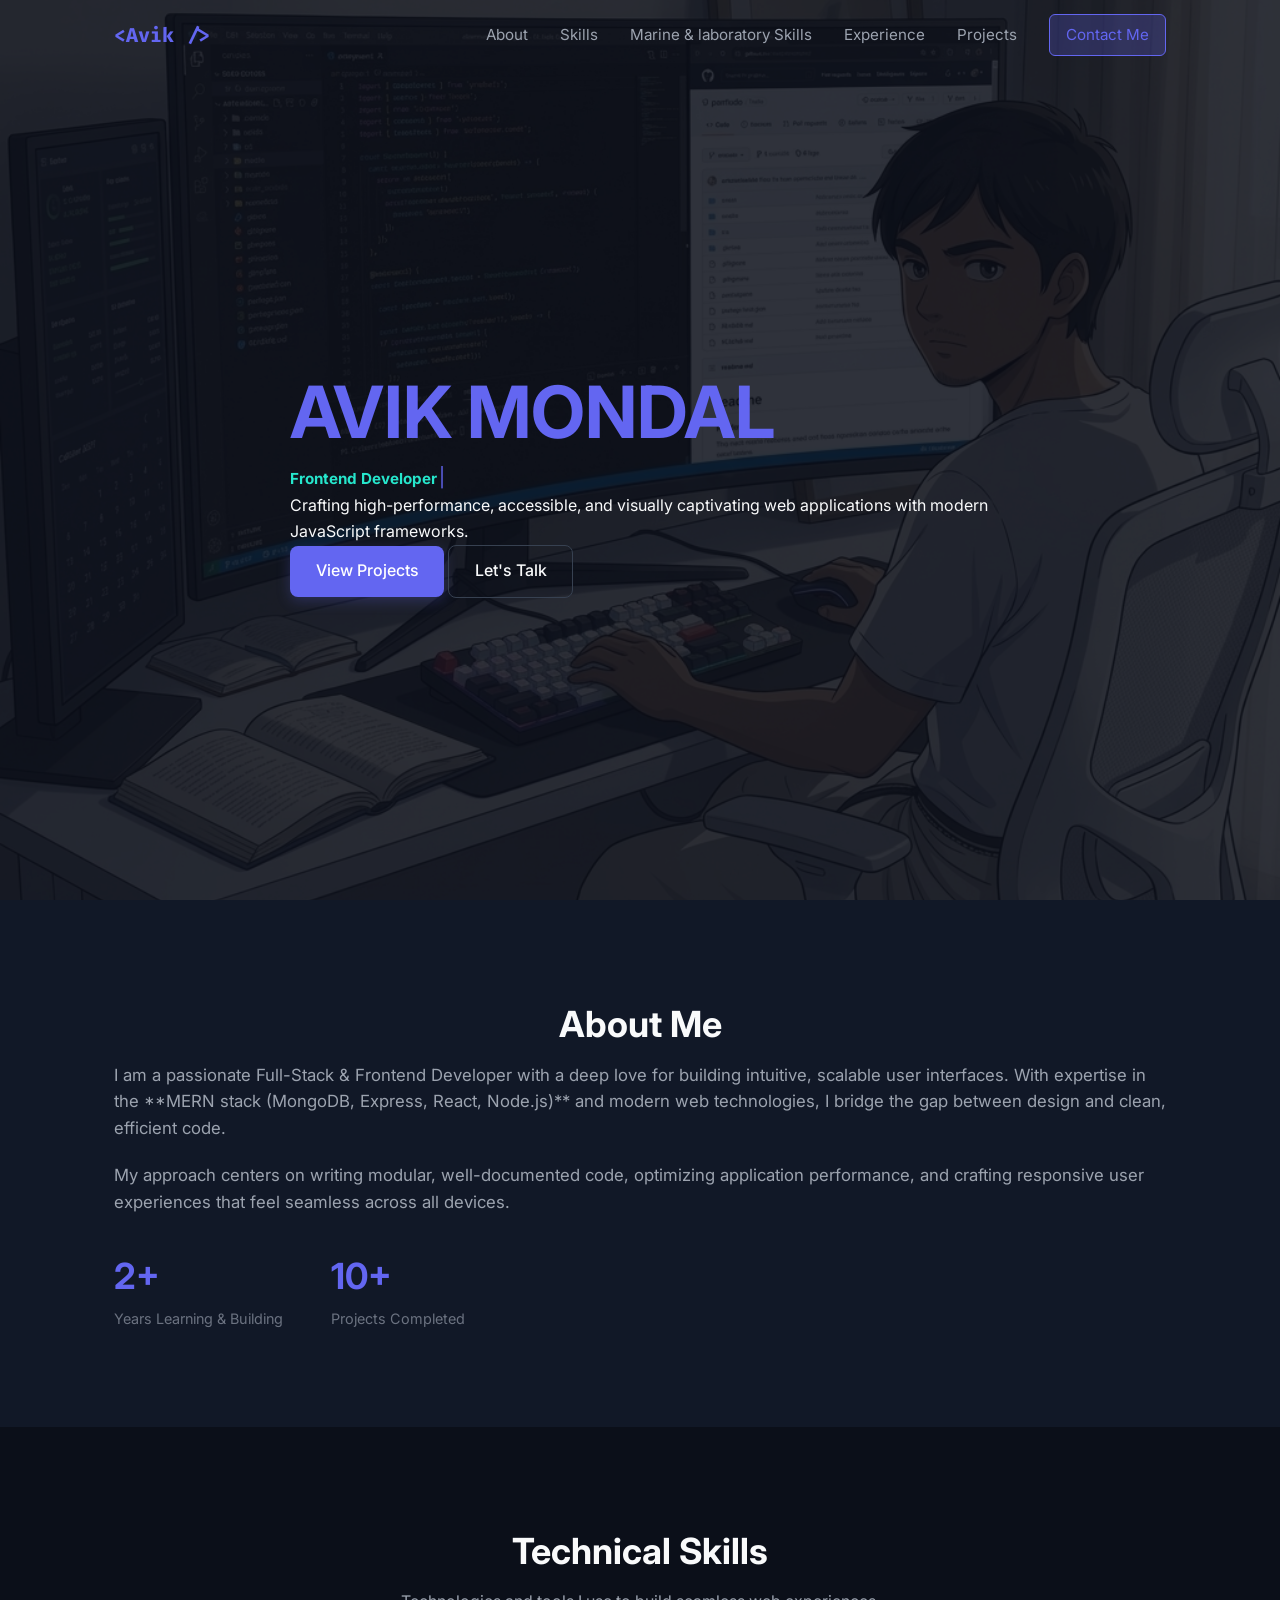
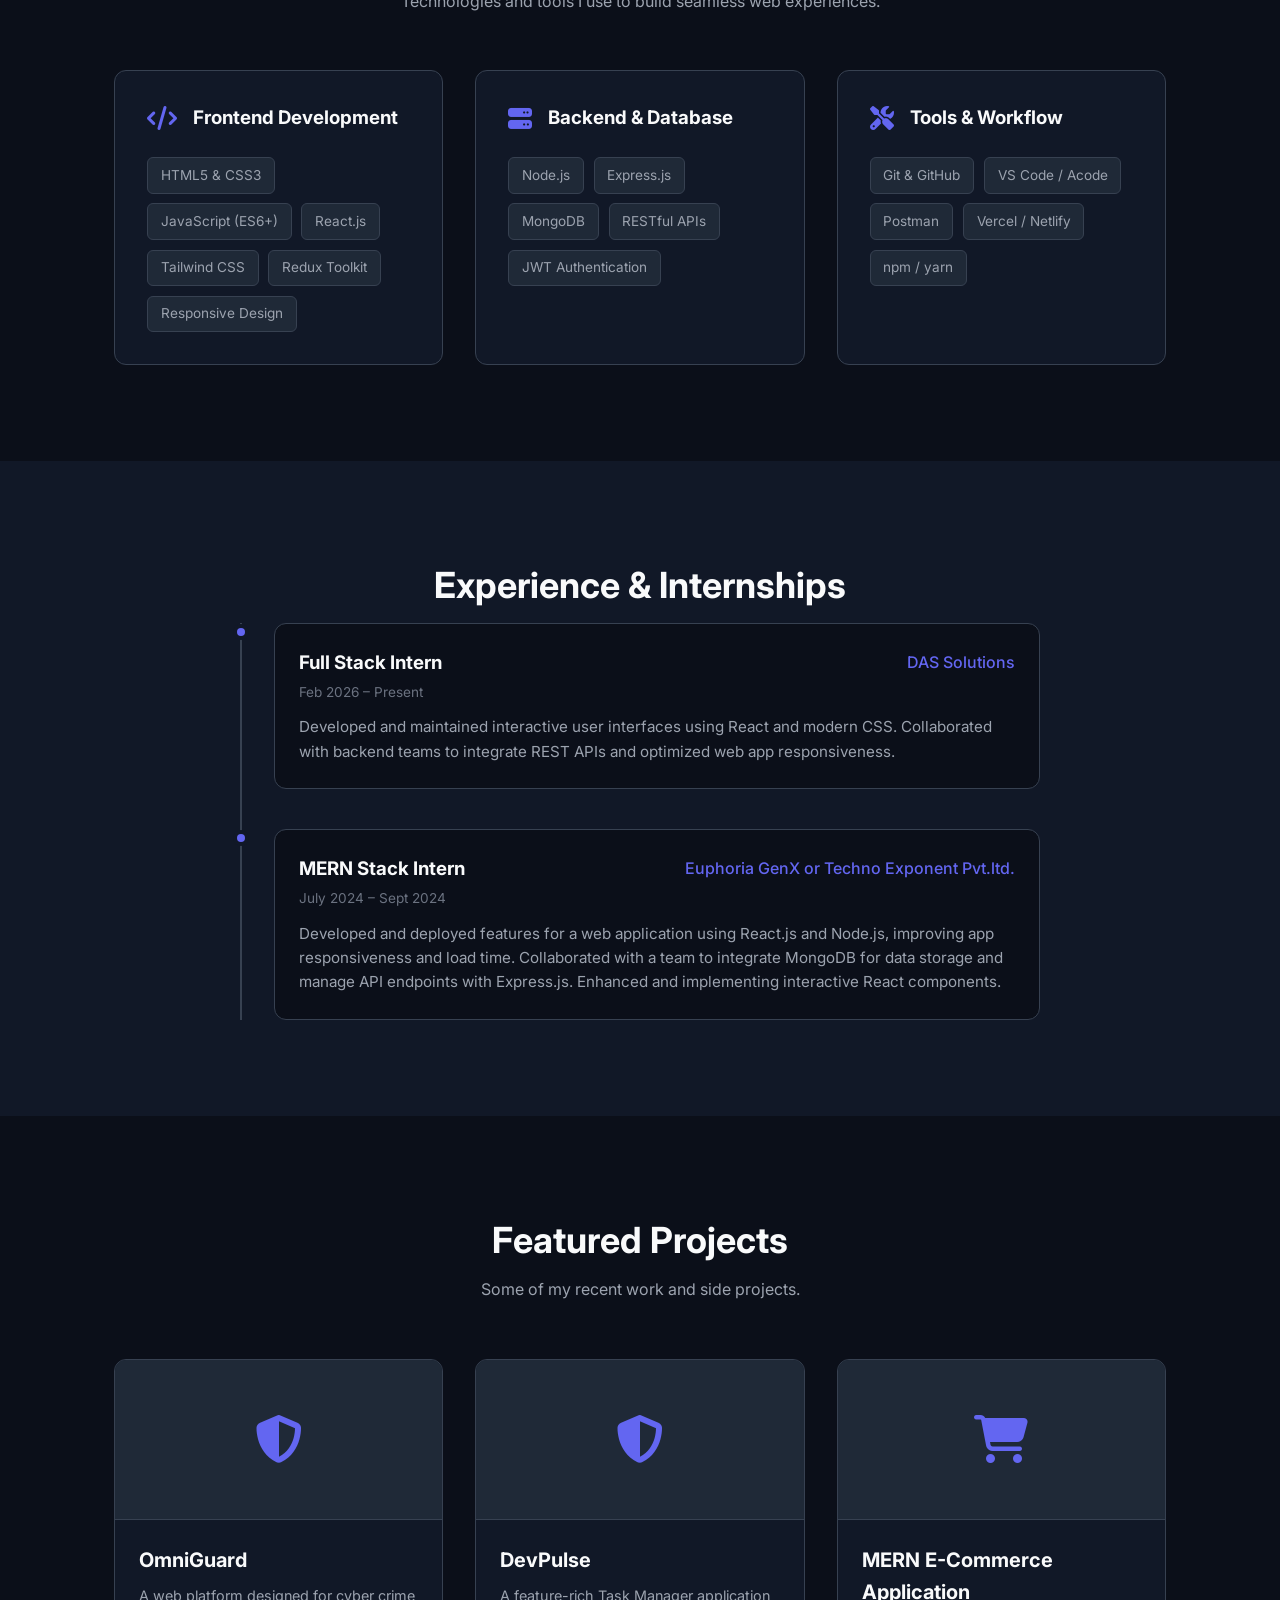
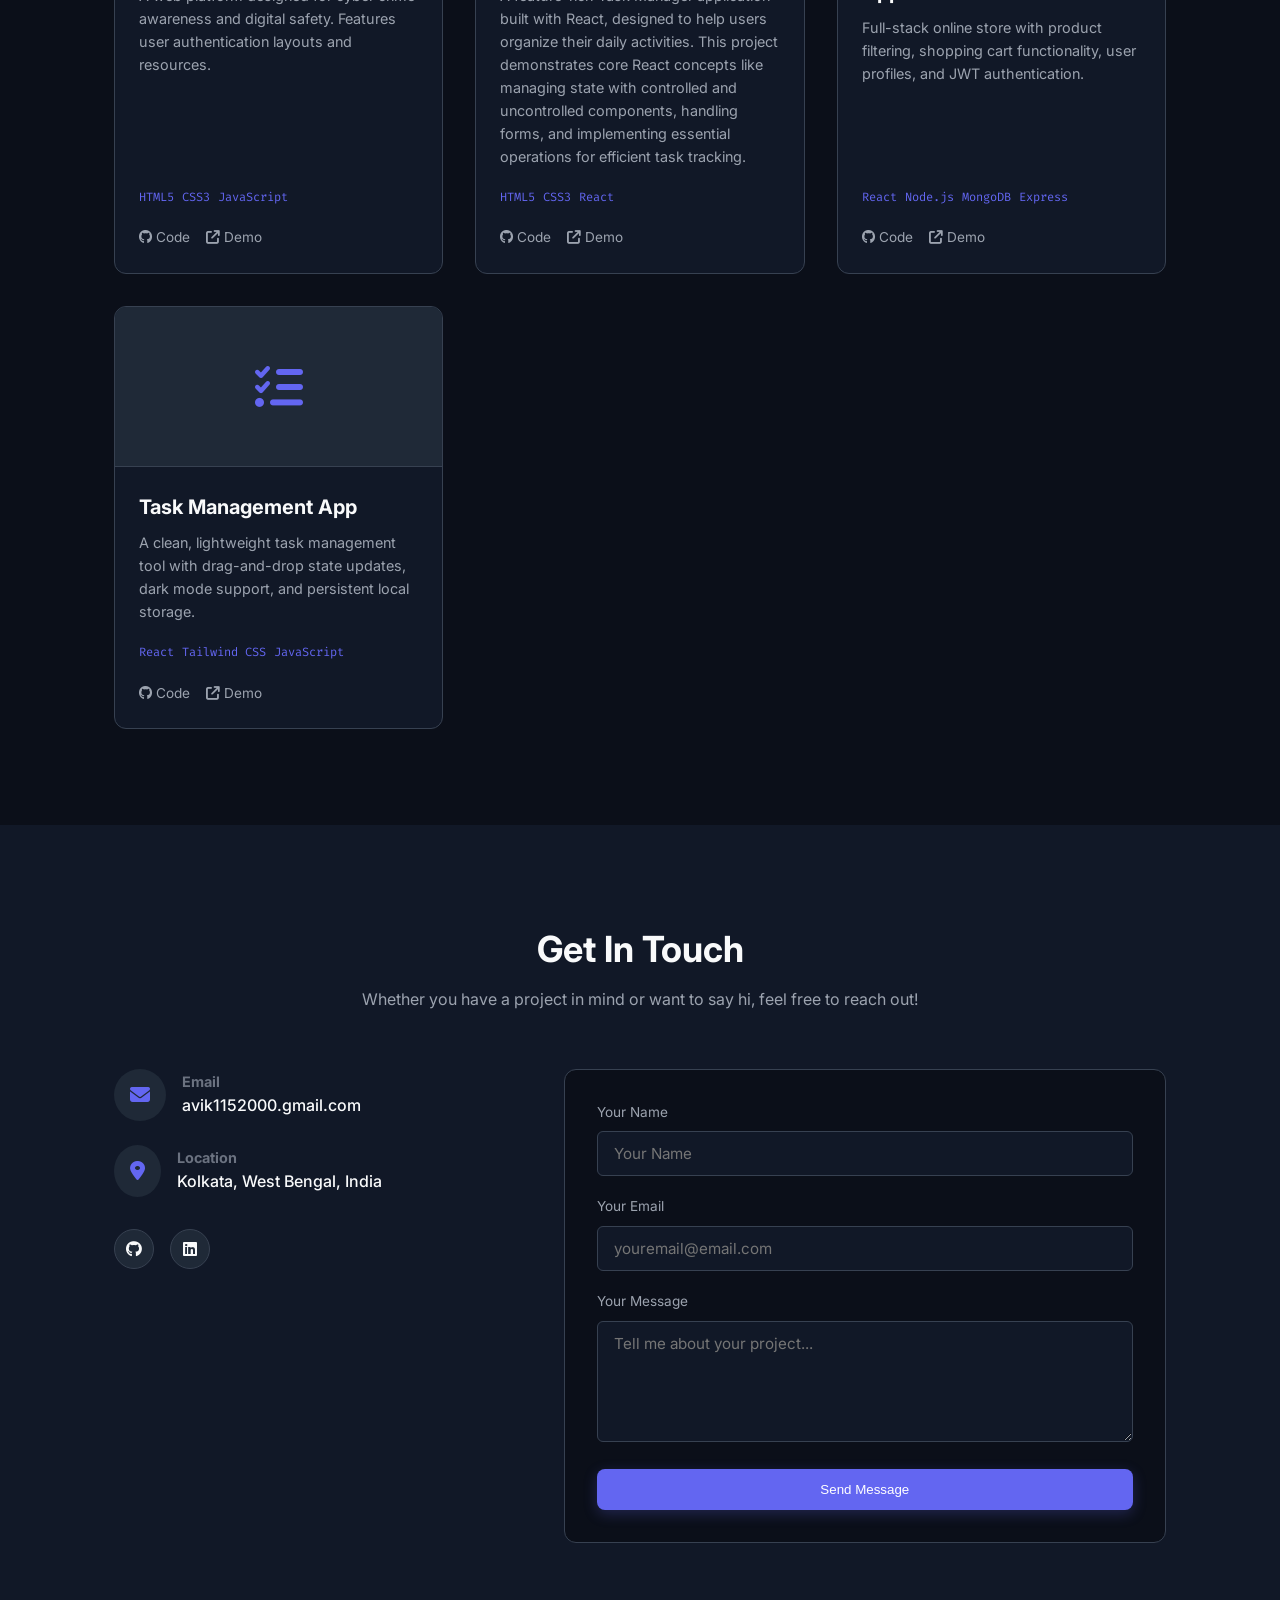
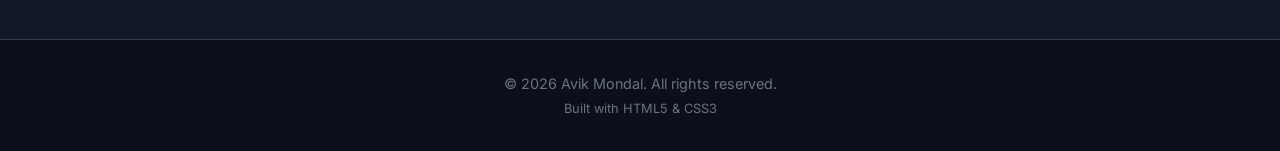
==== commit 59001ef8: "add project" ====
--- a/index.html
+++ b/index.html
@@ -208,7 +208,7 @@
               <div class="timeline-dot"></div>
               <div class="timeline-content">
                 <div class="timeline-header">
-                  <h3>Full Stack Intern</h3>
+                  <h3>MERN Stack Intern</h3>
                   <span class="timeline-company"
                     >Euphoria GenX or Techno Exponent Pvt.ltd.</span
                   >
@@ -225,7 +225,7 @@
             </div>
 
             <!-- Timeline Item 2 -->
-            <div class="timeline-item">
+            <!-- <div class="timeline-item">
               <div class="timeline-dot"></div>
               <div class="timeline-content">
                 <div class="timeline-header">
@@ -239,7 +239,7 @@
                   structures, and API integrations.
                 </p>
               </div>
-            </div>
+            </div> -->
           </div>
         </div>
       </section>
@@ -286,8 +286,45 @@
                 </div>
               </div>
             </article>
-
             <!-- Project Card 2 -->
+            <article class="project-card">
+              <div class="project-image-placeholder">
+                <i class="fa-solid fa-shield-halved project-icon"></i>
+              </div>
+              <div class="project-content">
+                <h3 class="project-title">DevPulse</h3>
+                <p class="project-description">
+                  A feature-rich Task Manager application built with React,
+                  designed to help users organize their daily activities. This
+                  project demonstrates core React concepts like managing state
+                  with controlled and uncontrolled components, handling forms,
+                  and implementing essential operations for efficient task
+                  tracking.
+                </p>
+                <div class="project-tech">
+                  <span>HTML5</span>
+                  <span>CSS3</span>
+                  <span>React</span>
+                </div>
+                <div class="project-links">
+                  <a
+                    href="https://github.com/Avik1152/DevPulse"
+                    target="_blank"
+                    rel="noopener"
+                    ><i class="fa-brands fa-github"></i> Code</a
+                  >
+                  <a
+                    href="https://dev-pulse-sand-ten.vercel.app/"
+                    target="_blank"
+                    rel="noopener"
+                    ><i class="fa-solid fa-arrow-up-right-from-square"></i>
+                    Demo</a
+                  >
+                </div>
+              </div>
+            </article>
+
+            <!-- Project Card 3 -->
             <article class="project-card">
               <div class="project-image-placeholder">
                 <i class="fa-solid fa-cart-shopping project-icon"></i>
@@ -316,7 +353,7 @@
               </div>
             </article>
 
-            <!-- Project Card 3 -->
+            <!-- Project Card 4 -->
             <article class="project-card">
               <div class="project-image-placeholder">
                 <i class="fa-solid fa-list-check project-icon"></i>
@@ -391,14 +428,19 @@
                   aria-label="LinkedIn"
                   ><i class="fa-brands fa-linkedin"></i
                 ></a>
-                <a href="#" target="_blank" aria-label="Twitter"
+                <!-- <a href="#" target="_blank" aria-label="Twitter"
                   ><i class="fa-brands fa-x-twitter"></i
-                ></a>
+                ></a> -->
               </div>
             </div>
 
             <!-- Contact Form -->
-            <form class="contact-form" action="#" method="POST">
+            <form
+              class="contact-form"
+              action="mailto:avik1152000@gmail.com"
+              method="POST"
+              enctype="text/plain"
+            >
               <div class="form-group">
                 <label for="name">Your Name</label>
                 <input
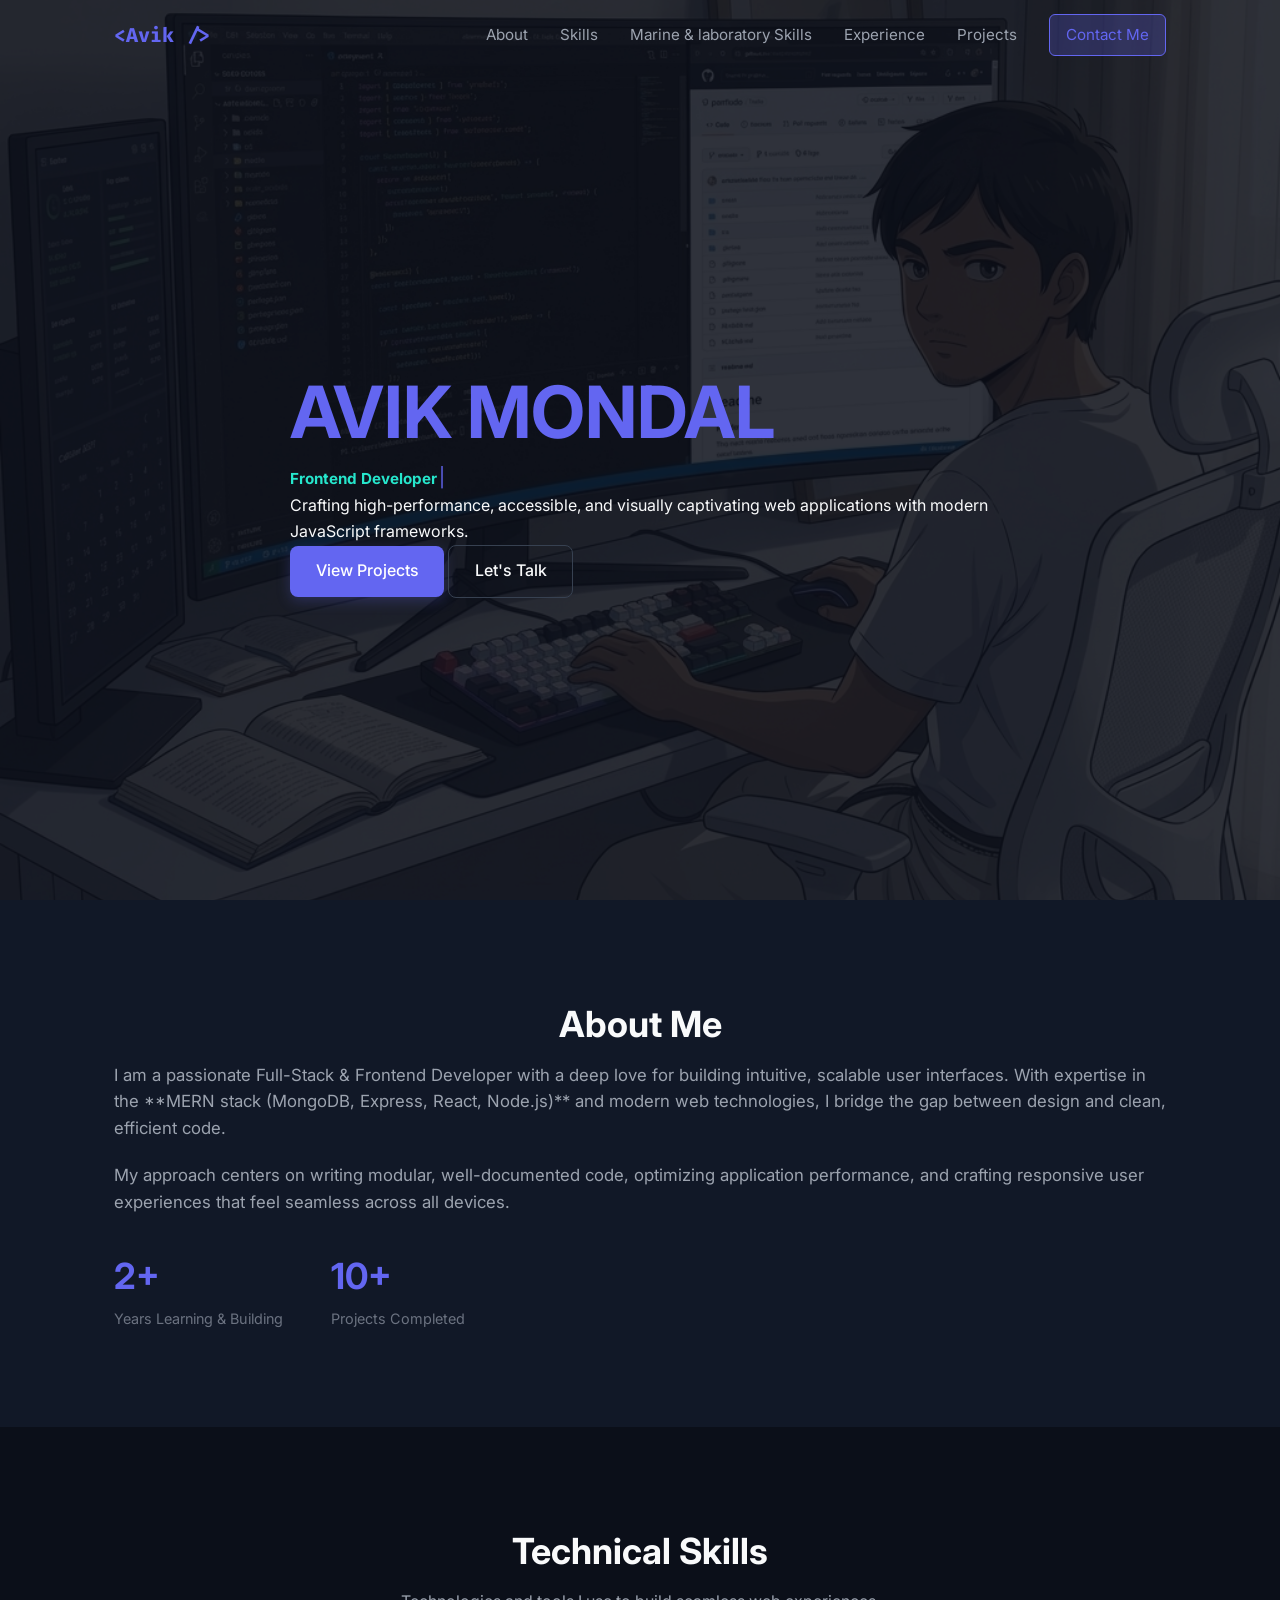
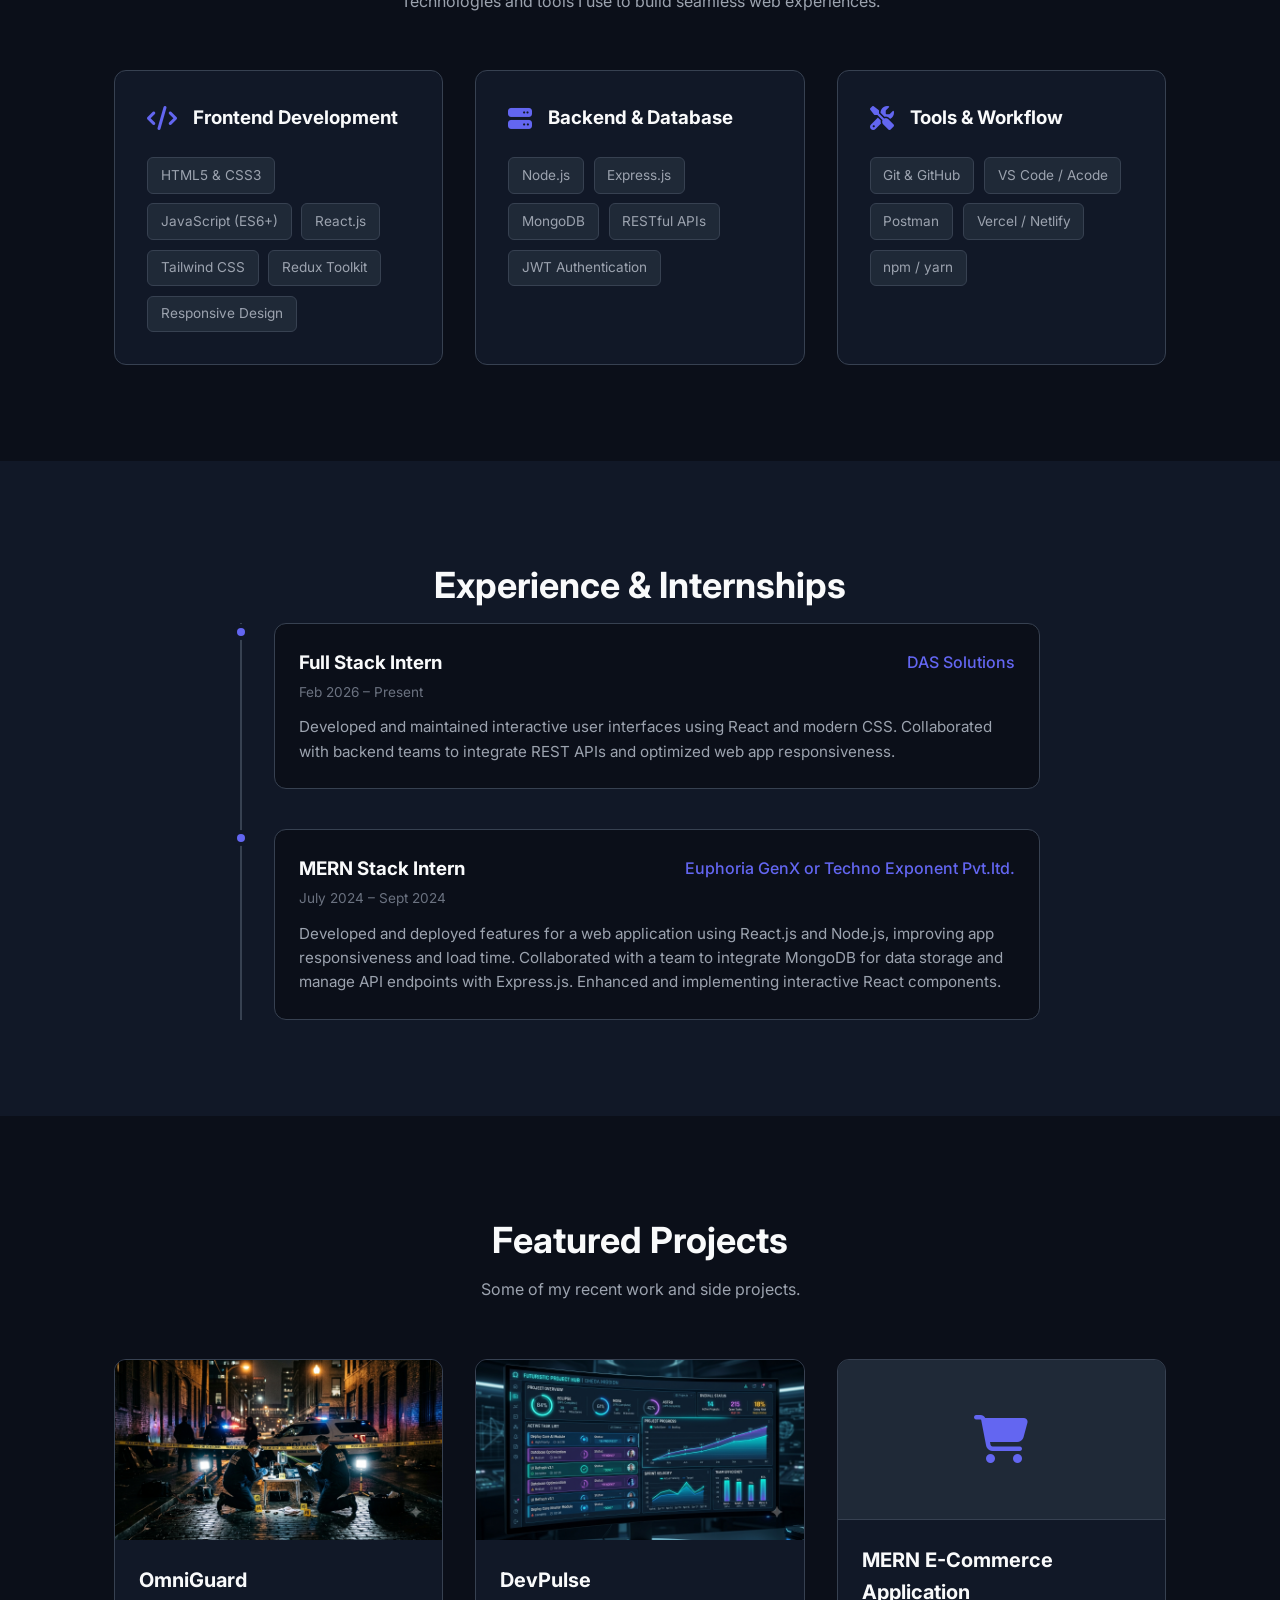
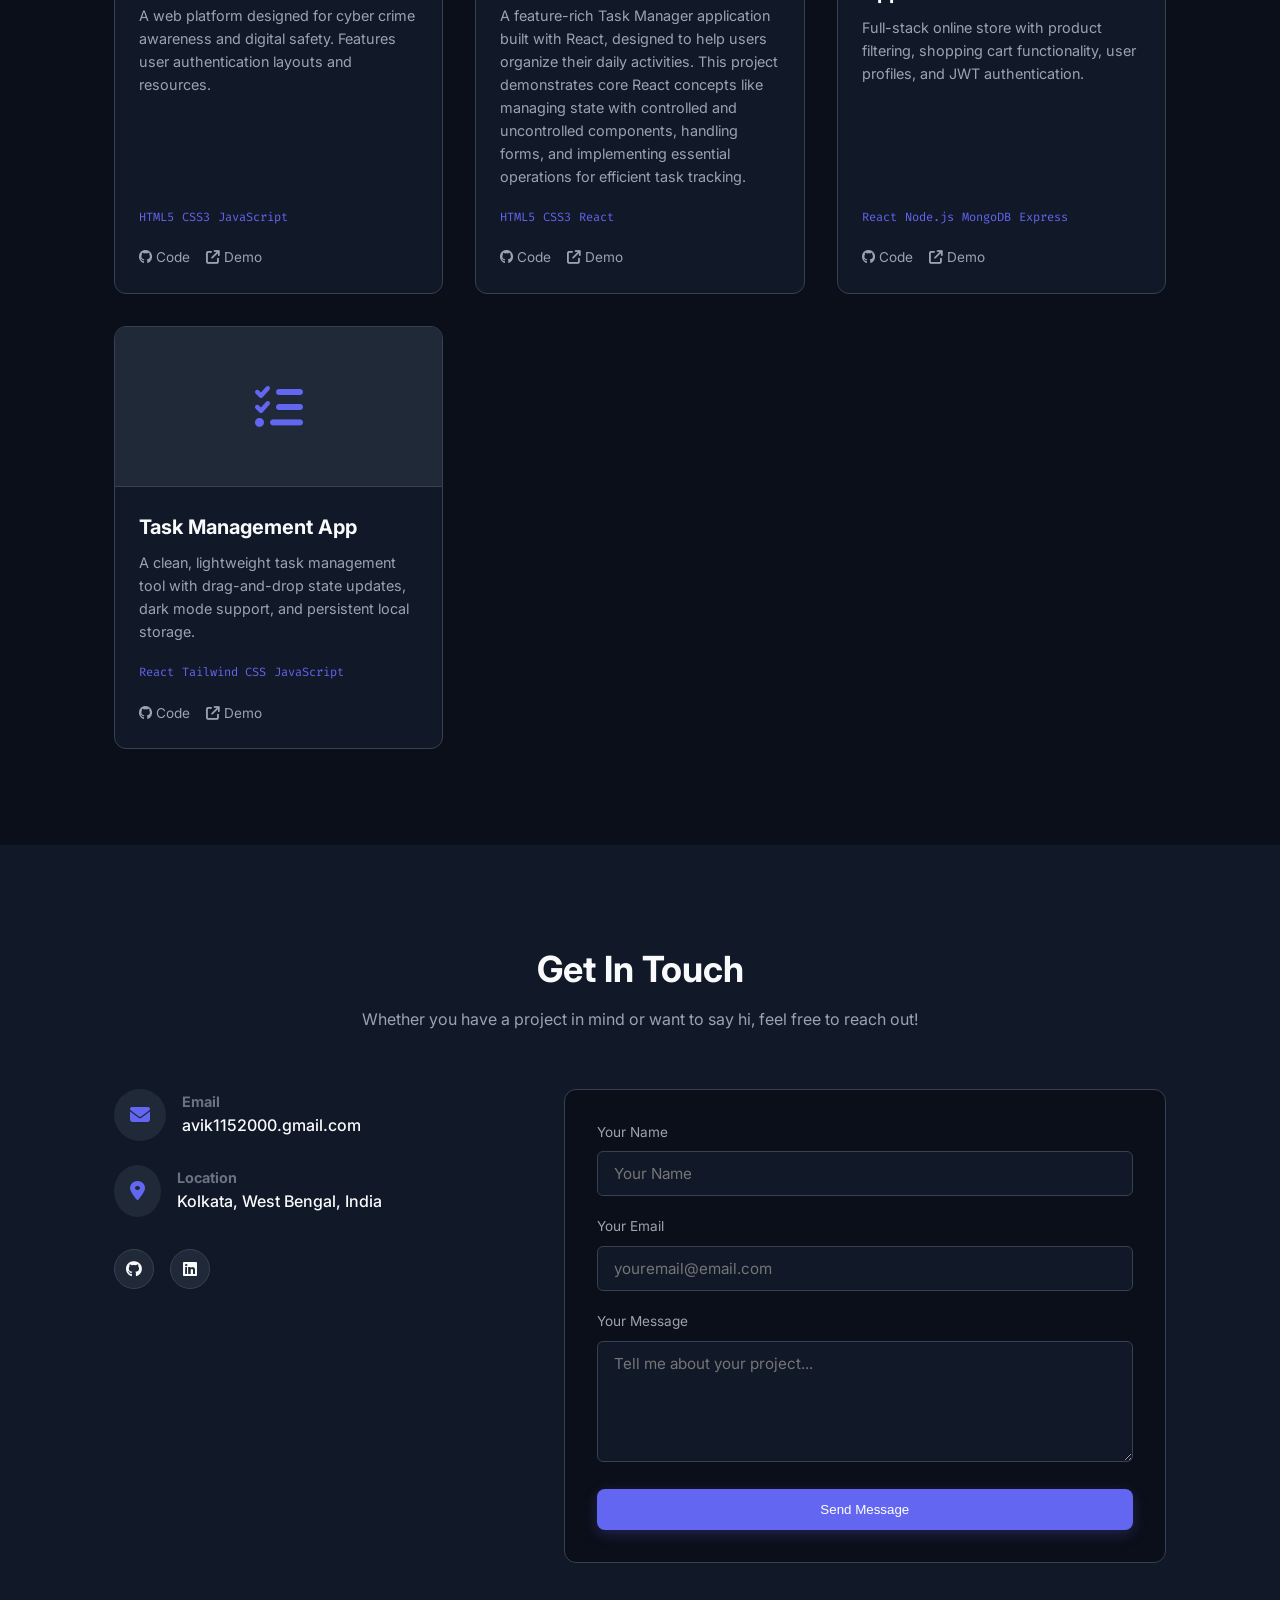
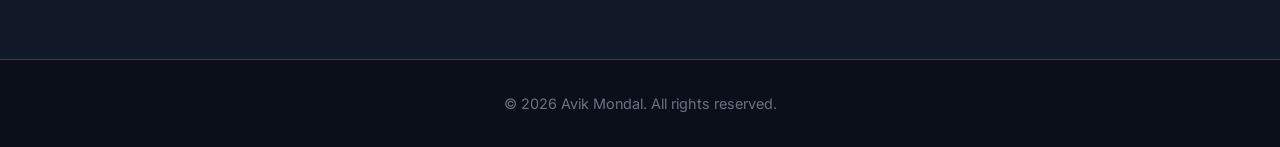
==== commit 6881e6df: "Project Img add" ====
--- a/index.html
+++ b/index.html
@@ -255,8 +255,13 @@
           <div class="projects-grid">
             <!-- Project Card 1 -->
             <article class="project-card">
-              <div class="project-image-placeholder">
-                <i class="fa-solid fa-shield-halved project-icon"></i>
+              <div class="project-image-container">
+                <!-- <i class="fa-solid fa-shield-halved project-icon"></i> -->
+                <img
+                  src="OmniguardImg.png"
+                  alt="OmniGuard Crime Scene Investigation"
+                  class="project-image"
+                />
               </div>
               <div class="project-content">
                 <h3 class="project-title">OmniGuard</h3>
@@ -288,8 +293,12 @@
             </article>
             <!-- Project Card 2 -->
             <article class="project-card">
-              <div class="project-image-placeholder">
-                <i class="fa-solid fa-shield-halved project-icon"></i>
+              <div class="project-image-container">
+                <img
+                  src="DevPulseImg.png"
+                  alt="DevPulse Task Manager"
+                  class="project-image"
+                />
               </div>
               <div class="project-content">
                 <h3 class="project-title">DevPulse</h3>
@@ -484,7 +493,7 @@
     <footer class="footer">
       <div class="container footer-container">
         <p>&copy; 2026 Avik Mondal. All rights reserved.</p>
-        <p class="footer-subtext">Built with HTML5 & CSS3</p>
+        <!-- <p class="footer-subtext">Built with HTML5 , CSS3 & JavaScript</p> -->
       </div>
     </footer>
   </body>
--- a/style.css
+++ b/style.css
@@ -698,6 +698,26 @@
 }
 
 /* ==================== 8. PROJECTS SECTION ==================== */
+.project-image-container {
+  width: 100%;
+  height: 180px; /* Adjust height as needed for your layout */
+  overflow: hidden;
+  background-color: #111; /* Fallback background */
+}
+
+.project-image {
+  width: 100%;
+  height: 100%;
+  object-fit: cover; /* Ensures the image covers the area without distortion */
+  display: block;
+  transition: transform 0.3s ease;
+}
+
+/* Optional: Subtle zoom effect on card hover */
+.project-card:hover .project-image {
+  transform: scale(1.05);
+}
+
 .projects-grid {
   display: grid;
   grid-template-columns: repeat(auto-fit, minmax(300px, 1fr));
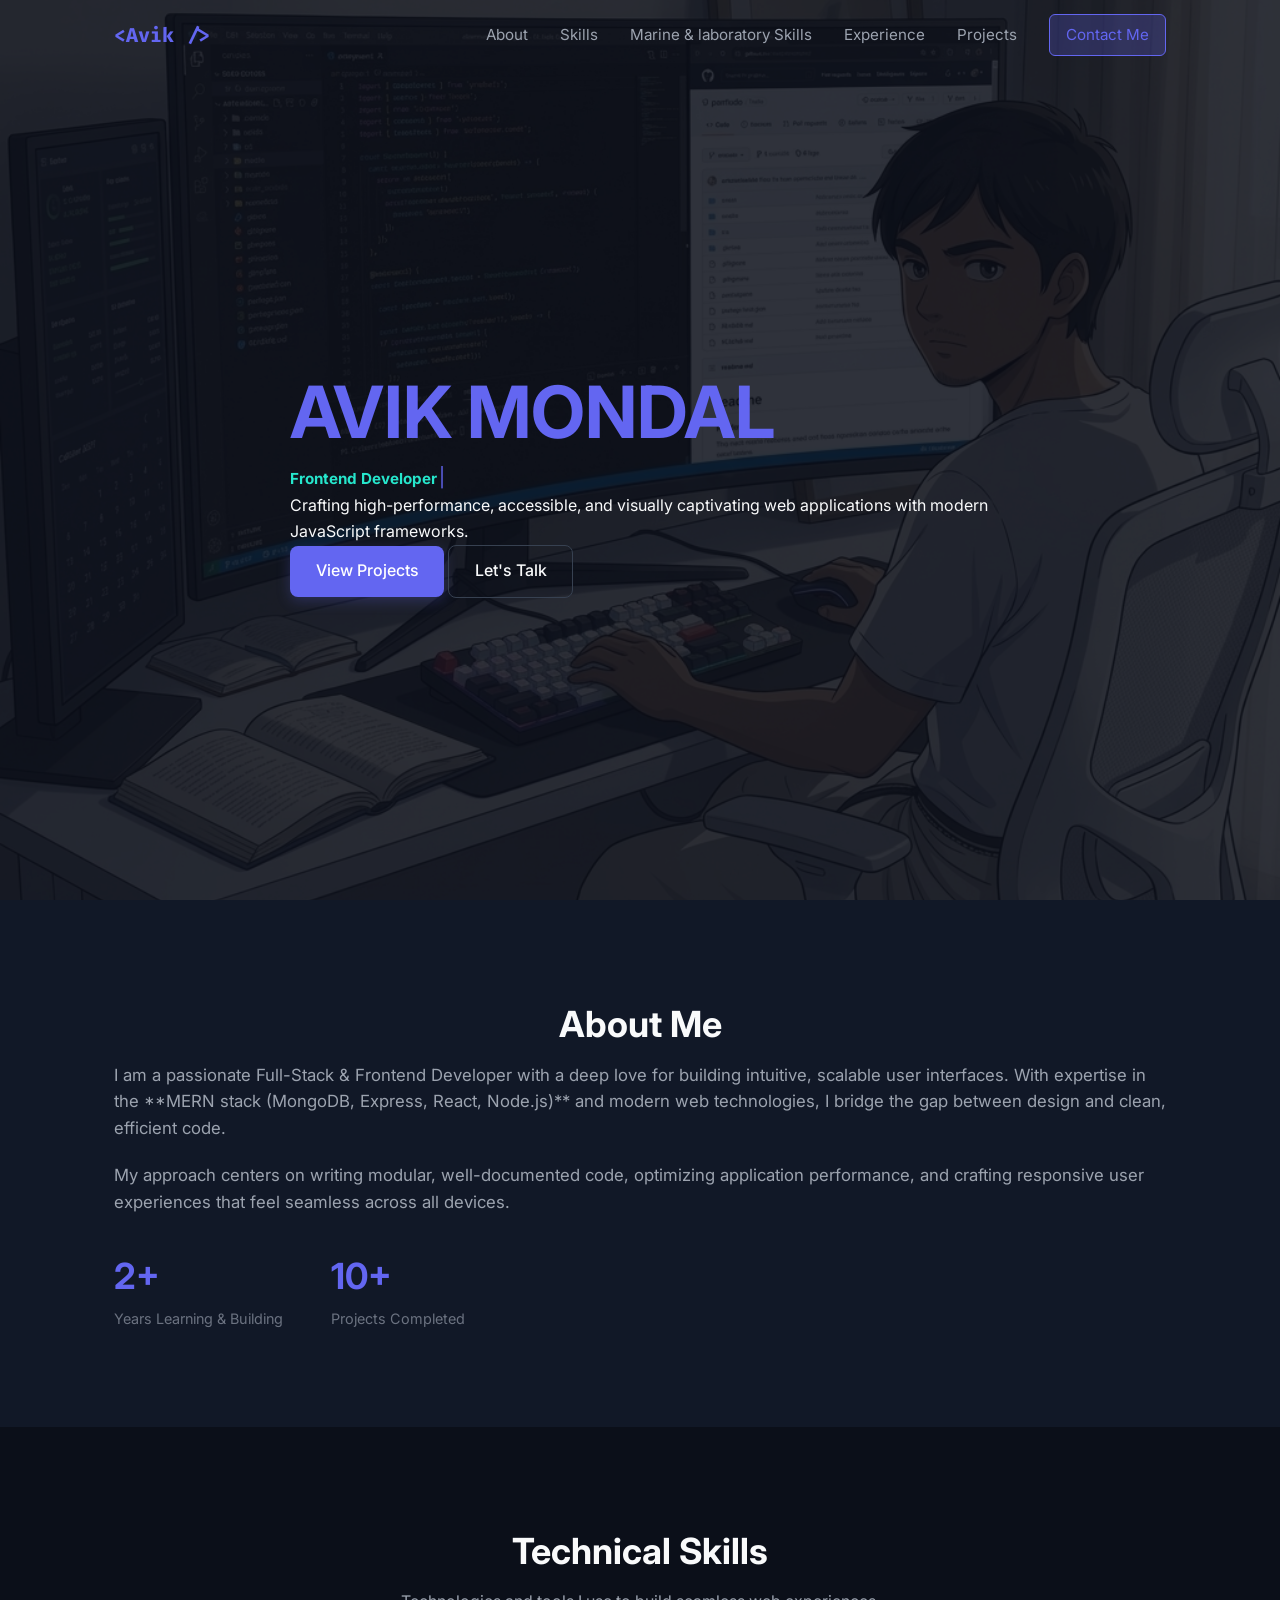
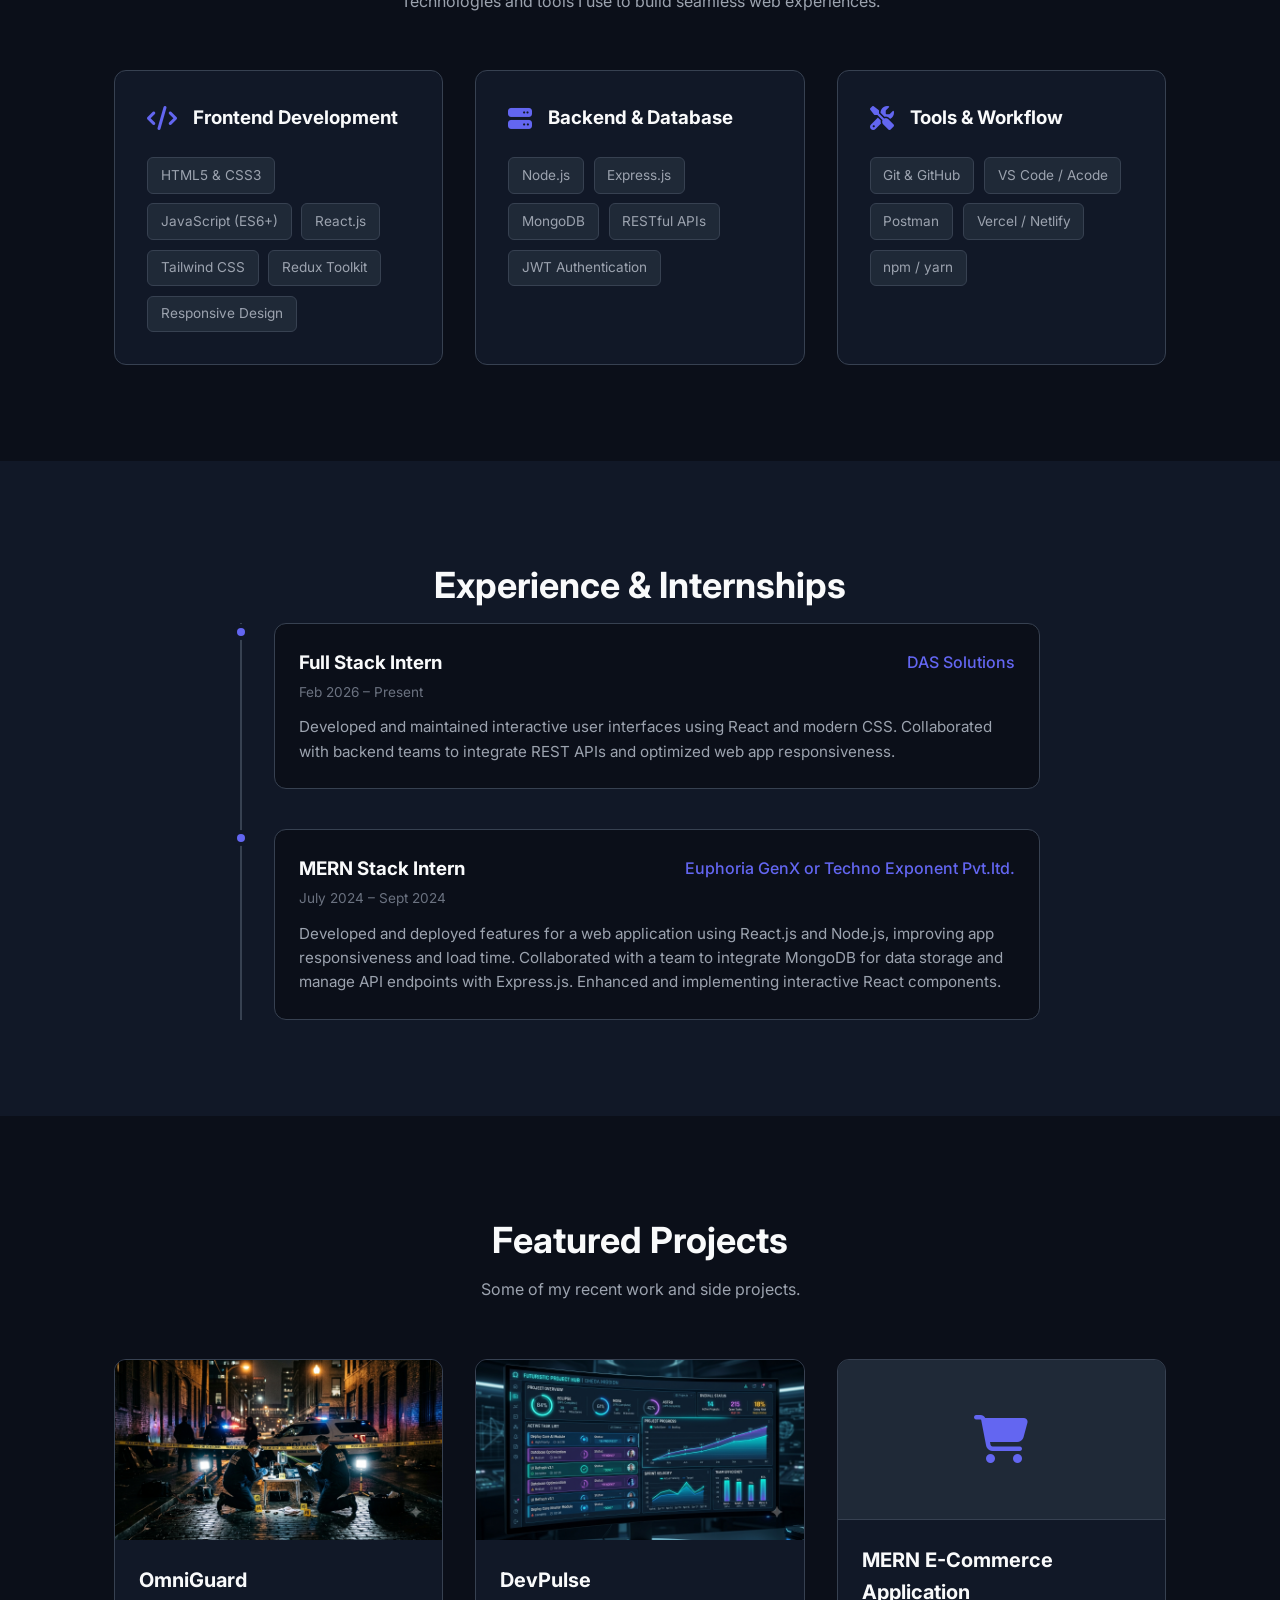
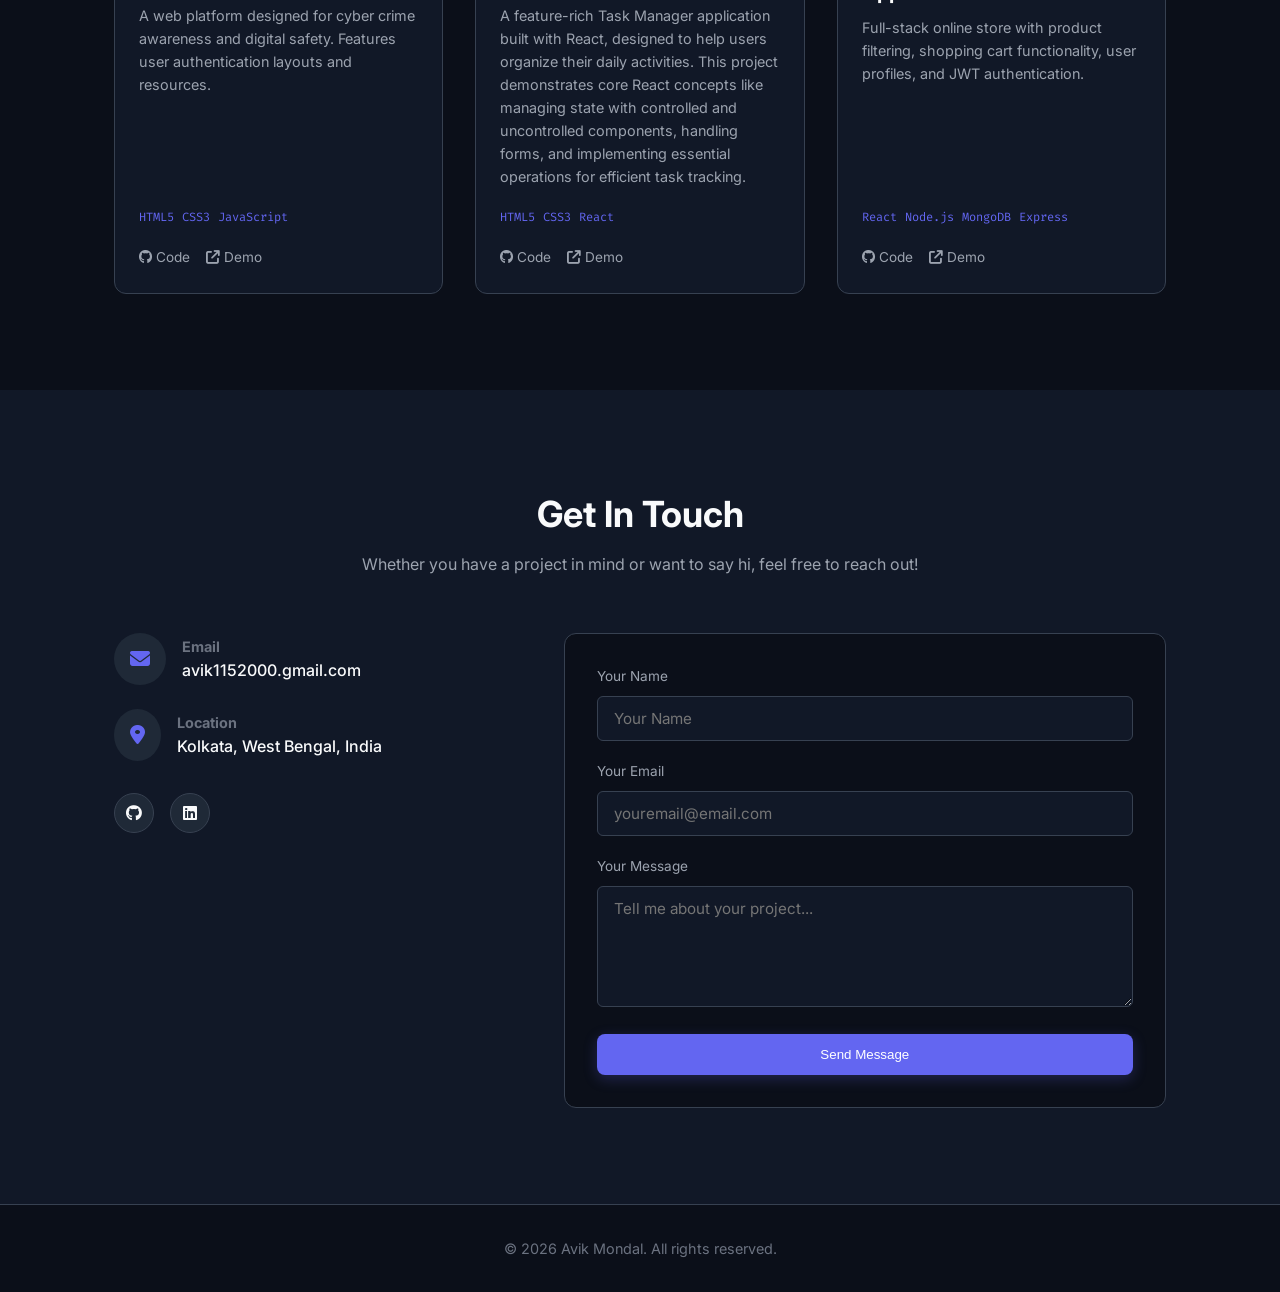
==== commit 3381720c: "remove a project" ====
--- a/index.html
+++ b/index.html
@@ -363,7 +363,7 @@
             </article>
 
             <!-- Project Card 4 -->
-            <article class="project-card">
+            <!-- <article class="project-card">
               <div class="project-image-placeholder">
                 <i class="fa-solid fa-list-check project-icon"></i>
               </div>
@@ -389,7 +389,7 @@
                   >
                 </div>
               </div>
-            </article>
+            </article> -->
           </div>
         </div>
       </section>
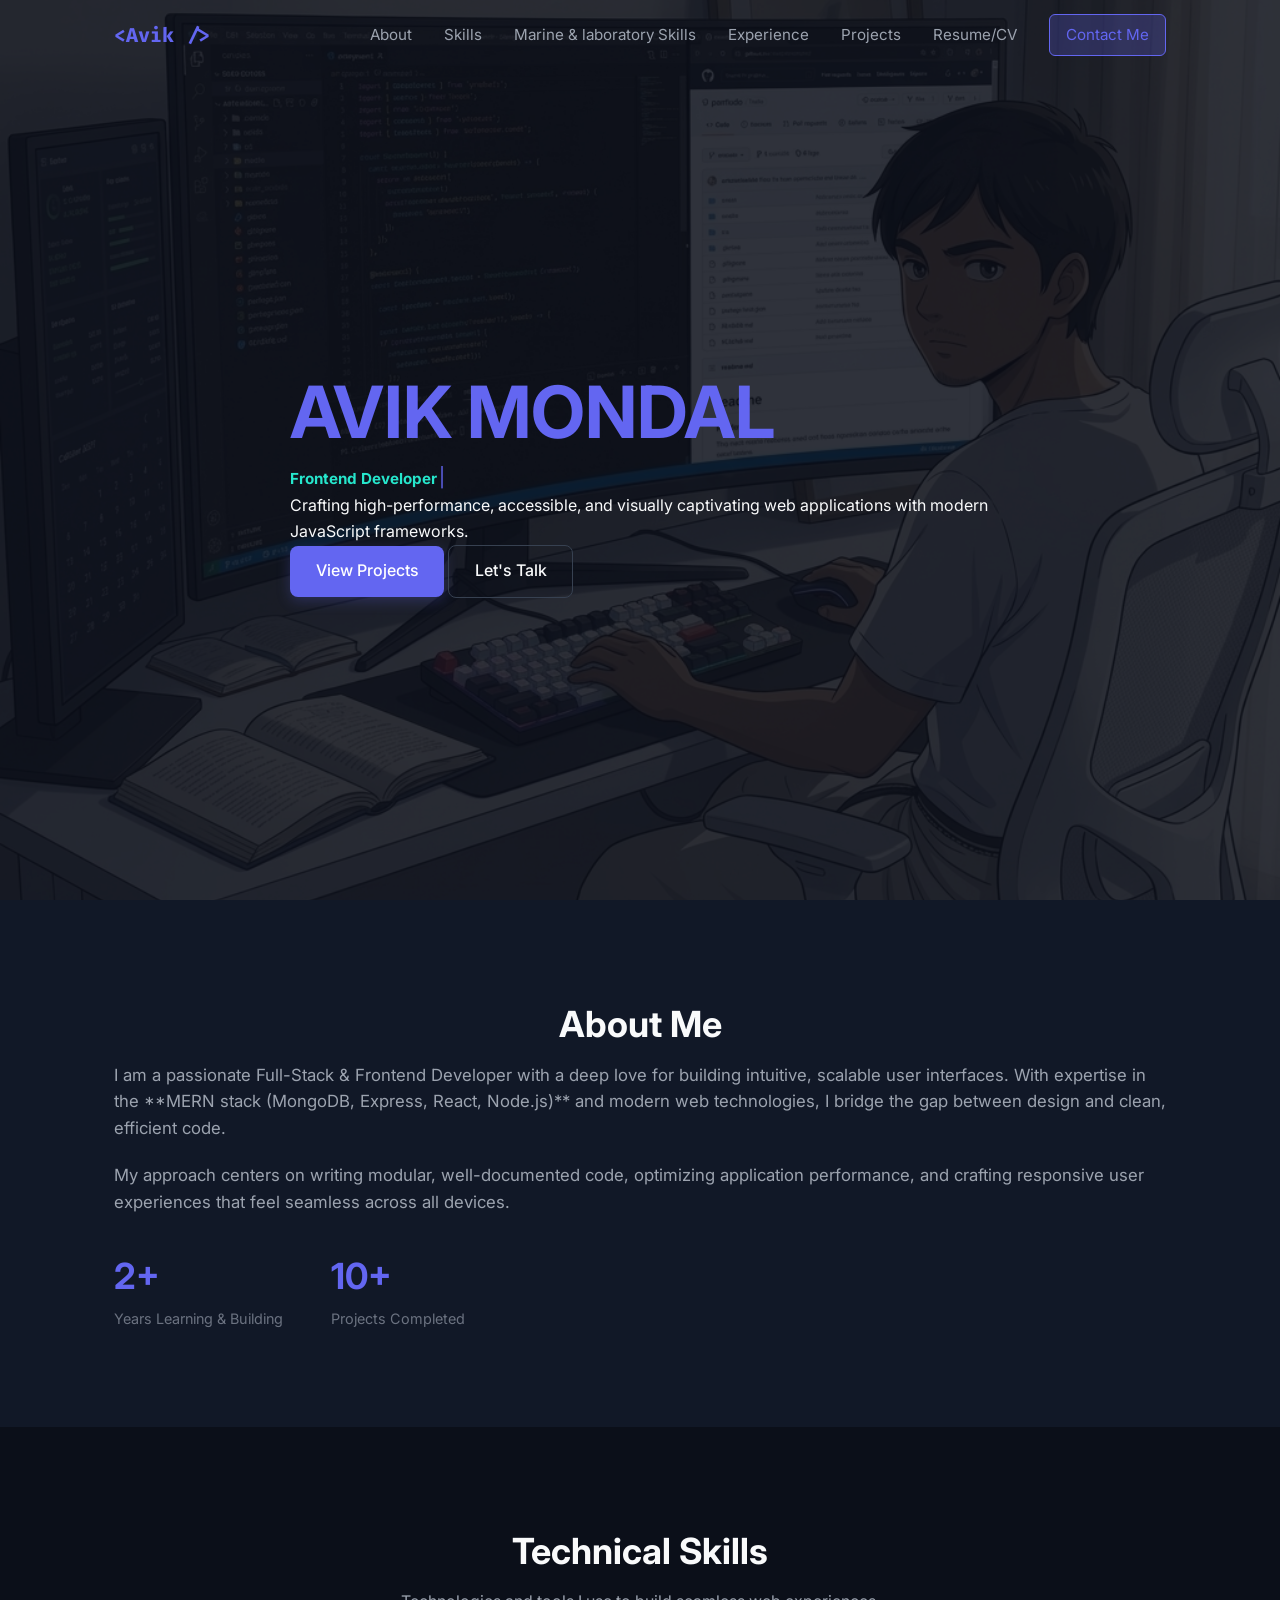
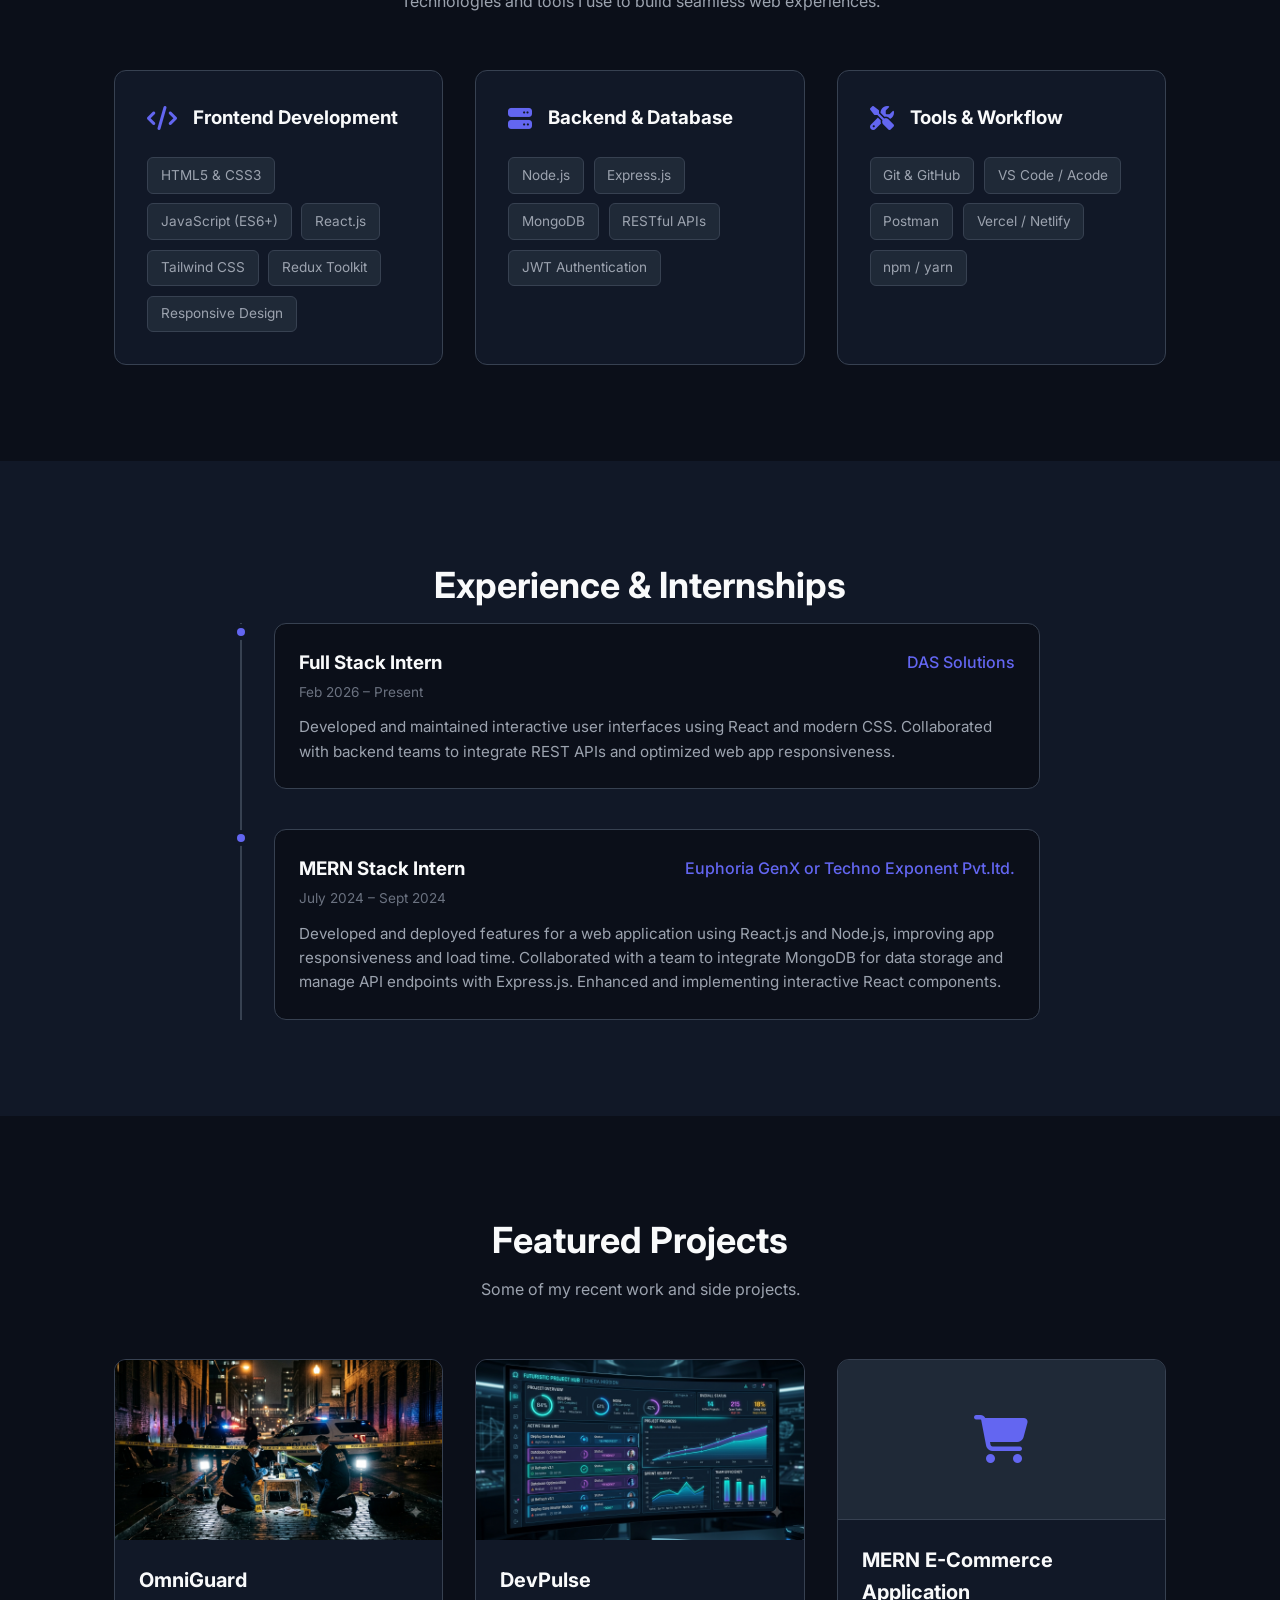
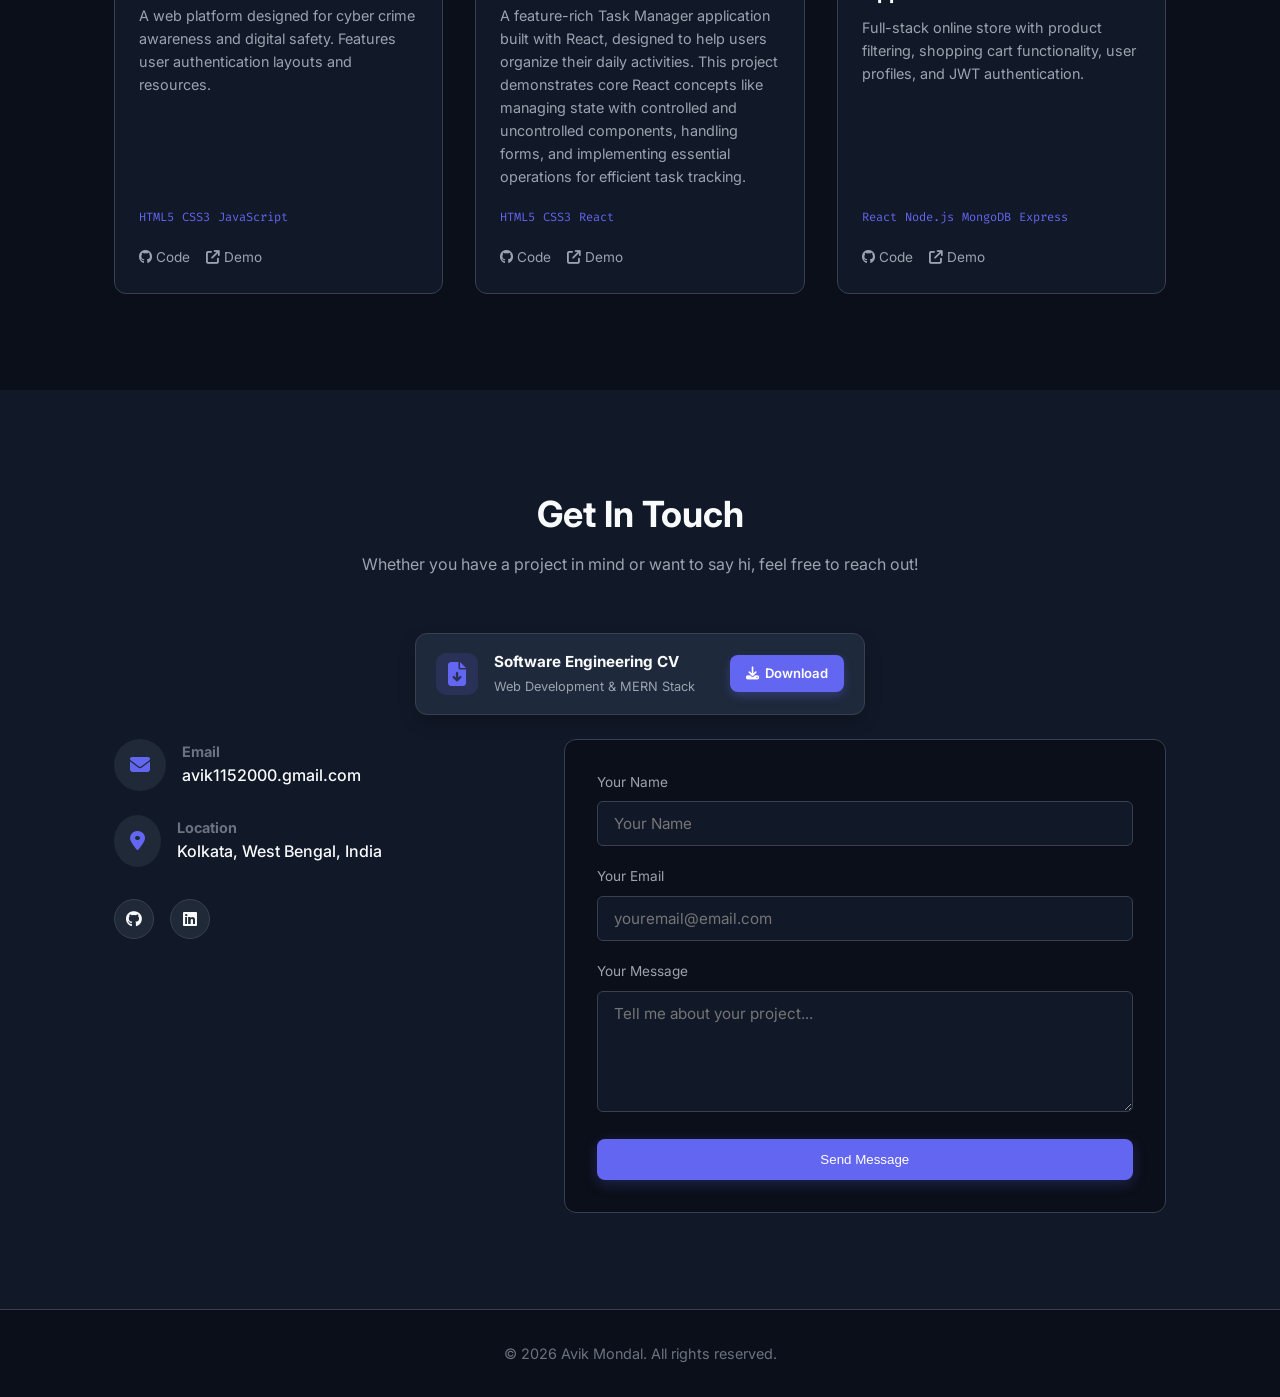
==== commit 1cdf0a9c: "Add CV" ====
--- a/index.html
+++ b/index.html
@@ -21,8 +21,9 @@
       href="https://cdnjs.cloudflare.com/ajax/libs/font-awesome/6.4.0/css/all.min.css"
     />
     <!-- Stylesheet -->
-    <link rel="stylesheet" href="style.css" />
-    <script src="script.js"></script>
+    <link rel="stylesheet" href="CSS/style.css" />
+    <!-- JavaScript link -->
+    <script src="JS/script.js"></script>
   </head>
   <body>
     <!-- ==================== HEADER / NAVBAR ==================== -->
@@ -38,6 +39,7 @@
           >
           <a href="#experience" class="nav-link">Experience</a>
           <a href="#projects" class="nav-link">Projects</a>
+          <a href="#contact" class="nav-link">Resume/CV </a>
           <a href="#contact" class="nav-link nav-btn">Contact Me</a>
         </nav>
 
@@ -58,7 +60,7 @@
       <section class="hero" id="hero">
         <div class="hero-bg-wrapper">
           <img
-            src="myPortfolioImage.png"
+            src="images/myPortfolioImage.png"
             alt="Background"
             class="hero-bg-img"
           />
@@ -258,7 +260,7 @@
               <div class="project-image-container">
                 <!-- <i class="fa-solid fa-shield-halved project-icon"></i> -->
                 <img
-                  src="OmniguardImg.png"
+                  src="images/OmniguardImg.png"
                   alt="OmniGuard Crime Scene Investigation"
                   class="project-image"
                 />
@@ -295,7 +297,7 @@
             <article class="project-card">
               <div class="project-image-container">
                 <img
-                  src="DevPulseImg.png"
+                  src="images/DevPulseImg.png"
                   alt="DevPulse Task Manager"
                   class="project-image"
                 />
@@ -402,7 +404,29 @@
             Whether you have a project in mind or want to say hi, feel free to
             reach out!
           </p>
-
+          <!-- <div class="cv-download">
+            <h3>Download My Resume</h3>
+            <p>Software Engineering & Web Development</p>
+            <a href="AVIK-MONDAL-Resume (1).pdf" class="download-btn" download
+              >Download Developer CV</a
+            >
+          </div> -->
+          <div class="cv-card-compact">
+            <div class="cv-icon">
+              <i class="fa-solid fa-file-arrow-down"></i>
+            </div>
+            <div class="cv-info">
+              <h4>Software Engineering CV</h4>
+              <p>Web Development & MERN Stack</p>
+            </div>
+            <a
+              href="CV/AVIK-MONDAL-Resume (1).pdf"
+              class="cv-download-btn"
+              download
+            >
+              <i class="fa-solid fa-download"></i> Download
+            </a>
+          </div>
           <div class="contact-wrapper">
             <!-- Contact Details -->
             <div class="contact-info">
--- a/CSS/style.css
+++ b/CSS/style.css
@@ -0,0 +1,1220 @@
+/* ==================== 1. CSS VARIABLES & RESET ==================== */
+:root {
+  /* Color Palette */
+  --bg-primary: #0b0f19;
+  --bg-secondary: #111827;
+  --bg-card: #1f2937;
+
+  --text-primary: #f9fafb;
+  --text-secondary: #9ca3af;
+  --text-muted: #6b7280;
+
+  --accent: #6366f1; /* Electric Indigo */
+  --accent-hover: #4f46e5;
+  --accent-glow: rgba(99, 102, 241, 0.25);
+  --border-color: #374151;
+
+  /* Fonts & Spacing */
+  --font-main: "Inter", system-ui, -apple-system, sans-serif;
+  --font-code: "Fira Code", monospace;
+  --transition: all 0.3s ease;
+  --radius: 12px;
+}
+
+* {
+  margin: 0;
+  padding: 0;
+  box-sizing: border-box;
+}
+
+html {
+  scroll-behavior: smooth;
+}
+
+body {
+  font-family: var(--font-main);
+  background-color: var(--bg-primary);
+  color: var(--text-primary);
+  line-height: 1.6;
+  overflow-x: hidden;
+}
+
+a {
+  color: inherit;
+  text-decoration: none;
+}
+
+ul {
+  list-style: none;
+}
+
+/* ==================== LIGHT THEME VARIABLES ==================== */
+body.light-theme {
+  --bg-primary: #f8fafc;
+  --bg-secondary: #ffffff;
+  --bg-card: #f1f5f9;
+
+  --text-primary: #0f172a;
+  --text-secondary: #3341552q --text-muted: #64748b;
+
+  --accent: #4f46e5;
+  --accent-hover: #4338ca;
+  --accent-glow: rgba(79, 70, 229, 0.15);
+  --border-color: #e2e8f0;
+}
+
+/* ==================== ACTIVE NAV LINK STYLING ==================== */
+.nav-link.active-link {
+  color: var(--accent);
+  font-weight: 600;
+}
+
+/* ==================== THEME TOGGLE BUTTON ==================== */
+.theme-toggle {
+  background: none;
+  border: 1px solid var(--border-color);
+  color: var(--text-primary);
+  padding: 0.5rem 0.75rem;
+  border-radius: 50%;
+  cursor: pointer;
+  transition: var(--transition);
+  display: flex;
+  align-items: center;
+  justify-content: center;
+}
+
+.theme-toggle:hover {
+  border-color: var(--accent);
+  color: var(--accent);
+}
+
+/* ==================== 2. REUSABLE COMPONENTS ==================== */
+.container {
+  max-width: 1100px;
+  margin: 0 auto;
+  padding: 0 1.5rem;
+}
+
+.section {
+  padding: 6rem 0;
+}
+
+.section-title {
+  font-size: 2.25rem;
+  font-weight: 700;
+  text-align: center;
+  margin-bottom: 0.5rem;
+  position: relative;
+}
+
+.section-subtitle {
+  text-align: center;
+  color: var(--text-secondary);
+  margin-bottom: 3.5rem;
+}
+
+.btn {
+  display: inline-block;
+  padding: 0.8rem 1.6rem;
+  border-radius: 8px;
+  font-weight: 500;
+  transition: var(--transition);
+  cursor: pointer;
+  border: none;
+}
+
+.btn-primary {
+  background-color: var(--accent);
+  color: #ffffff;
+  box-shadow: 0 4px 14px var(--accent-glow);
+}
+
+.btn-primary:hover {
+  background-color: var(--accent-hover);
+  transform: translateY(-2px);
+}
+
+.btn-outline {
+  background: transparent;
+  color: var(--text-primary);
+  border: 1px solid var(--border-color);
+}
+
+.btn-outline:hover {
+  border-color: var(--accent);
+  color: var(--accent);
+  transform: translateY(-2px);
+}
+
+.btn-block {
+  width: 100%;
+}
+
+.highlight {
+  color: var(--accent);
+}
+
+.badge {
+  background: var(--accent-glow);
+  color: var(--accent);
+  padding: 0.35rem 0.8rem;
+  border-radius: 20px;
+  font-size: 0.85rem;
+  font-weight: 500;
+  display: inline-block;
+  margin-bottom: 1rem;
+  border: 1px solid var(--accent);
+}
+
+/* ==================== 3. NAVBAR ==================== */
+.navbar {
+  position: fixed;
+  top: 0;
+  left: 0;
+  width: 100%;
+  /* Default state at top of page */
+  background-color: transparent;
+  border-bottom: 1px solid transparent;
+  backdrop-filter: blur(0px);
+  transition:
+    background-color 0.3s ease,
+    border-color 0.3s ease,
+    box-shadow 0.3s ease,
+    backdrop-filter 0.3s ease;
+  z-index: 1000;
+}
+
+/* State triggered by JavaScript when scrolled down > 50px */
+.navbar.scrolled {
+  background-color: rgba(11, 15, 25, 0.85);
+  border-bottom: 1px solid var(--border-color);
+  backdrop-filter: blur(12px);
+  box-shadow: 0 4px 20px rgba(0, 0, 0, 0.4);
+}
+
+.nav-container {
+  display: flex;
+  justify-content: space-between;
+  align-items: center;
+  height: 70px;
+}
+
+.nav-logo {
+  font-family: var(--font-code);
+  font-size: 1.25rem;
+  font-weight: 700;
+  color: var(--accent);
+}
+
+.nav-menu {
+  display: flex;
+  align-items: center;
+  gap: 2rem;
+}
+
+.nav-link {
+  color: var(--text-secondary);
+  font-size: 0.95rem;
+  transition: var(--transition);
+}
+
+.nav-link:hover {
+  color: var(--accent);
+}
+
+.nav-btn {
+  padding: 0.5rem 1rem;
+  border-radius: 6px;
+  background-color: var(--accent-glow);
+  color: var(--accent);
+  border: 1px solid var(--accent);
+}
+
+.nav-btn:hover {
+  background-color: var(--accent);
+  color: #fff;
+}
+
+.nav-toggle {
+  display: none;
+  background: none;
+  border: none;
+  color: var(--text-primary);
+  font-size: 1.5rem;
+  cursor: pointer;
+}
+
+/* ==================== 4. HERO SECTION ==================== */
+/* .hero {
+  min-height: 100vh;
+  display: flex;
+  align-items: center;
+  padding-top: 70px;
+}
+
+.hero-content {
+  max-width: 700px;
+}
+
+.hero-title {
+  font-size: 3.5rem;
+  line-height: 1.1;
+  margin-bottom: 0.75rem;
+}
+
+.hero-subtitle {
+  font-size: 1.5rem;
+  color: var(--text-secondary);
+  font-weight: 400;
+  margin-bottom: 1.25rem;
+}
+
+.hero-description {
+  color: var(--text-muted);
+  font-size: 1.1rem;
+  margin-bottom: 2rem;
+  max-width: 600px;
+}
+
+.hero-cta {
+  display: flex;
+  gap: 1rem;
+} */
+
+/* ==================== 4. HERO SECTION ==================== */
+.hero {
+  position: relative;
+  min-height: 100vh;
+  display: flex;
+  align-items: center;
+  padding-top: 70px;
+  overflow: hidden;
+}
+
+.hero-bg-wrapper {
+  position: absolute;
+  top: 0;
+  left: 0;
+  width: 100%;
+  height: 100%;
+  z-index: -1;
+}
+
+.hero-bg-img {
+  width: 100%;
+  height: 100%;
+  object-fit: cover;
+  object-position: center;
+}
+
+.hero-overlay {
+  position: absolute;
+  top: 0;
+  left: 0;
+  width: 100%;
+  height: 100%;
+  background: rgba(11, 15, 25, 0.85); /* Adjust opacity here */
+}
+
+.hero-content {
+  max-width: 700px;
+  position: relative;
+  z-index: 1;
+}
+
+.hero-title {
+  font-size: 4.5rem;
+  line-height: 1.1;
+  margin-bottom: 0.75rem;
+}
+
+/* Dynamic Typing Cursor Effect */
+.typing-cursor {
+  display: inline-block;
+  color: var(--accent);
+  font-weight: 400;
+  margin-left: 2px;
+  animation: blink 0.8s infinite;
+}
+
+@keyframes blink {
+  0%,
+  100% {
+    opacity: 1;
+  }
+  50% {
+    opacity: 0;
+  }
+}
+
+.highlight2 {
+  color: rgb(38, 230, 204);
+  /* font-weight: 600; */
+  font-size: 0.95rem;
+  margin-bottom: 0.75rem;
+}
+
+/* ==================== TYPING EFFECT CURSOR ==================== */
+/* .typing-cursor {
+  display: inline-block;
+  color: var(--text-primary);
+  font-weight: 400;
+  animation: blink 0.8s infinite;
+}
+
+@keyframes blink {
+  0%,
+  100% {
+    opacity: 1;
+  }
+  50% {
+    opacity: 0;
+  }
+} */
+
+/* ==================== PROJECT CONTROLS & SEARCH ==================== */
+.projects-controls {
+  display: flex;
+  flex-direction: column;
+  align-items: center;
+  gap: 1.5rem;
+  margin-bottom: 2.5rem;
+}
+
+.search-box {
+  position: relative;
+  width: 100%;
+  max-width: 450px;
+}
+
+.search-box i {
+  position: absolute;
+  left: 1rem;
+  top: 50%;
+  transform: translateY(-50%);
+  color: var(--text-muted);
+}
+
+.search-box input {
+  width: 100%;
+  padding: 0.75rem 1rem 0.75rem 2.5rem;
+  background-color: var(--bg-secondary);
+  border: 1px solid var(--border-color);
+  border-radius: 25px;
+  color: var(--text-primary);
+  font-family: inherit;
+  font-size: 0.95rem;
+  transition: var(--transition);
+}
+
+.search-box input:focus {
+  outline: none;
+  border-color: var(--accent);
+  box-shadow: 0 0 10px var(--accent-glow);
+}
+
+.filter-buttons {
+  display: flex;
+  flex-wrap: wrap;
+  justify-content: center;
+  gap: 0.75rem;
+}
+
+.filter-btn {
+  background-color: var(--bg-secondary);
+  border: 1px solid var(--border-color);
+  color: var(--text-secondary);
+  padding: 0.5rem 1.25rem;
+  border-radius: 20px;
+  cursor: pointer;
+  font-size: 0.9rem;
+  transition: var(--transition);
+}
+
+.filter-btn:hover,
+.filter-btn.active {
+  background-color: var(--accent);
+  color: #ffffff;
+  border-color: var(--accent);
+}
+
+.btn-text {
+  background: none;
+  border: none;
+  color: var(--accent);
+  cursor: pointer;
+  font-size: 0.85rem;
+  font-weight: 500;
+  padding: 0;
+  display: inline-flex;
+  align-items: center;
+  gap: 0.3rem;
+}
+
+.btn-text:hover {
+  text-decoration: underline;
+}
+
+/* ==================== MODAL POPUP ==================== */
+.modal {
+  position: fixed;
+  top: 0;
+  left: 0;
+  width: 100%;
+  height: 100%;
+  display: flex;
+  align-items: center;
+  justify-content: center;
+  z-index: 2000;
+  opacity: 0;
+  visibility: hidden;
+  transition:
+    opacity 0.3s ease,
+    visibility 0.3s ease;
+}
+
+.modal.active {
+  opacity: 1;
+  visibility: visible;
+}
+
+.modal-overlay {
+  position: absolute;
+  top: 0;
+  left: 0;
+  width: 100%;
+  height: 100%;
+  background-color: rgba(0, 0, 0, 0.75);
+  backdrop-filter: blur(4px);
+}
+
+.modal-container {
+  position: relative;
+  background-color: var(--bg-secondary);
+  border: 1px solid var(--border-color);
+  border-radius: var(--radius);
+  width: 90%;
+  max-width: 650px;
+  max-height: 85vh;
+  overflow-y: auto;
+  padding: 2rem;
+  z-index: 2001;
+  transform: translateY(20px);
+  transition: transform 0.3s ease;
+  box-shadow: 0 10px 30px rgba(0, 0, 0, 0.5);
+}
+
+.modal.active .modal-container {
+  transform: translateY(0);
+}
+
+.modal-close {
+  position: absolute;
+  top: 1rem;
+  right: 1.25rem;
+  background: none;
+  border: none;
+  font-size: 1.8rem;
+  color: var(--text-muted);
+  cursor: pointer;
+  transition: var(--transition);
+}
+
+.modal-close:hover {
+  color: var(--accent);
+}
+
+.modal-title {
+  font-size: 1.75rem;
+  margin-bottom: 0.5rem;
+}
+
+.modal-subtitle {
+  color: var(--accent);
+  font-weight: 500;
+  margin-bottom: 1rem;
+}
+
+.modal-section {
+  margin-top: 1.25rem;
+}
+
+.modal-section h4 {
+  color: var(--text-primary);
+  font-size: 1rem;
+  margin-bottom: 0.5rem;
+}
+
+.modal-section p,
+.modal-section ul {
+  color: var(--text-secondary);
+  font-size: 0.95rem;
+}
+
+.modal-section ul {
+  list-style-type: disc;
+  padding-left: 1.25rem;
+}
+/* ==================== 5. ABOUT SECTION ==================== */
+.about {
+  background-color: var(--bg-secondary);
+}
+
+.about-text p {
+  color: var(--text-secondary);
+  margin-bottom: 1.25rem;
+  font-size: 1.05rem;
+}
+
+.about-stats {
+  display: flex;
+  gap: 3rem;
+  margin-top: 2rem;
+}
+
+.stat-number {
+  display: block;
+  font-size: 2.25rem;
+  font-weight: 700;
+  color: var(--accent);
+}
+
+.stat-label {
+  font-size: 0.9rem;
+  color: var(--text-muted);
+}
+
+/* ==================== 6. SKILLS SECTION ==================== */
+.skills-grid {
+  display: grid;
+  grid-template-columns: repeat(auto-fit, minmax(280px, 1fr));
+  gap: 2rem;
+}
+
+.skill-card {
+  background-color: var(--bg-secondary);
+  padding: 2rem;
+  border-radius: var(--radius);
+  border: 1px solid var(--border-color);
+  transition: var(--transition);
+}
+
+.skill-card:hover {
+  border-color: var(--accent);
+  transform: translateY(-4px);
+}
+
+.skill-header {
+  display: flex;
+  align-items: center;
+  gap: 1rem;
+  margin-bottom: 1.5rem;
+}
+
+.skill-header i {
+  font-size: 1.5rem;
+  color: var(--accent);
+}
+
+.skill-tags {
+  display: flex;
+  flex-wrap: wrap;
+  gap: 0.6rem;
+}
+
+.skill-tags li {
+  background-color: var(--bg-card);
+  color: var(--text-secondary);
+  padding: 0.4rem 0.8rem;
+  border-radius: 6px;
+  font-size: 0.85rem;
+  border: 1px solid var(--border-color);
+}
+
+/* ==================== 7. EXPERIENCE SECTION ==================== */
+.experience {
+  background-color: var(--bg-secondary);
+}
+
+.timeline {
+  max-width: 800px;
+  margin: 0 auto;
+  position: relative;
+  padding-left: 2rem;
+  border-left: 2px solid var(--border-color);
+}
+
+.timeline-item {
+  position: relative;
+  margin-bottom: 2.5rem;
+}
+
+.timeline-item:last-child {
+  margin-bottom: 0;
+}
+
+.timeline-dot {
+  position: absolute;
+  left: calc(-2rem - 5px);
+  top: 5px;
+  width: 8px;
+  height: 8px;
+  border-radius: 50%;
+  background-color: var(--accent);
+  box-shadow: 0 0 0 4px var(--bg-secondary);
+}
+
+.timeline-content {
+  background-color: var(--bg-primary);
+  padding: 1.5rem;
+  border-radius: var(--radius);
+  border: 1px solid var(--border-color);
+}
+
+.timeline-header {
+  display: flex;
+  justify-content: space-between;
+  align-items: center;
+  flex-wrap: wrap;
+  gap: 0.5rem;
+}
+
+.timeline-company {
+  color: var(--accent);
+  font-weight: 500;
+}
+
+.timeline-date {
+  display: block;
+  font-size: 0.85rem;
+  color: var(--text-muted);
+  margin-top: 0.25rem;
+  margin-bottom: 0.75rem;
+}
+
+.timeline-body {
+  color: var(--text-secondary);
+  font-size: 0.95rem;
+}
+
+/* ==================== 8. PROJECTS SECTION ==================== */
+.project-image-container {
+  width: 100%;
+  height: 180px; /* Adjust height as needed for your layout */
+  overflow: hidden;
+  background-color: #111; /* Fallback background */
+}
+
+.project-image {
+  width: 100%;
+  height: 100%;
+  object-fit: cover; /* Ensures the image covers the area without distortion */
+  display: block;
+  transition: transform 0.3s ease;
+}
+
+/* Optional: Subtle zoom effect on card hover */
+.project-card:hover .project-image {
+  transform: scale(1.05);
+}
+
+.projects-grid {
+  display: grid;
+  grid-template-columns: repeat(auto-fit, minmax(300px, 1fr));
+  gap: 2rem;
+}
+
+.project-card {
+  background-color: var(--bg-secondary);
+  border-radius: var(--radius);
+  border: 1px solid var(--border-color);
+  overflow: hidden;
+  transition: var(--transition);
+  display: flex;
+  flex-direction: column;
+}
+
+.project-card:hover {
+  transform: translateY(-5px);
+  border-color: var(--accent);
+}
+
+.project-image-placeholder {
+  height: 160px;
+  background-color: var(--bg-card);
+  display: flex;
+  align-items: center;
+  justify-content: center;
+  border-bottom: 1px solid var(--border-color);
+}
+
+.project-icon {
+  font-size: 3rem;
+  color: var(--accent);
+}
+
+.project-content {
+  padding: 1.5rem;
+  display: flex;
+  flex-direction: column;
+  flex-grow: 1;
+}
+
+.project-title {
+  font-size: 1.25rem;
+  margin-bottom: 0.5rem;
+}
+
+.project-description {
+  color: var(--text-secondary);
+  font-size: 0.9rem;
+  margin-bottom: 1.25rem;
+  flex-grow: 1;
+}
+
+.project-tech {
+  display: flex;
+  flex-wrap: wrap;
+  gap: 0.5rem;
+  margin-bottom: 1.25rem;
+}
+
+.project-tech span {
+  font-family: var(--font-code);
+  font-size: 0.75rem;
+  color: var(--accent);
+}
+
+.project-links {
+  display: flex;
+  gap: 1rem;
+}
+
+.project-links a {
+  font-size: 0.85rem;
+  color: var(--text-secondary);
+  transition: var(--transition);
+}
+
+.project-links a:hover {
+  color: var(--accent);
+}
+
+/* ==================== 9. CONTACT SECTION ==================== */
+.contact {
+  background-color: var(--bg-secondary);
+}
+
+.contact-wrapper {
+  display: grid;
+  grid-template-columns: 1fr 1.5fr;
+  gap: 3rem;
+}
+
+.contact-card {
+  display: flex;
+  align-items: center;
+  gap: 1rem;
+  margin-bottom: 1.5rem;
+}
+
+.contact-card i {
+  font-size: 1.25rem;
+  color: var(--accent);
+  background-color: var(--bg-card);
+  padding: 1rem;
+  border-radius: 50%;
+}
+
+.contact-card h4 {
+  font-size: 0.9rem;
+  color: var(--text-muted);
+}
+
+.contact-card a,
+.contact-card p {
+  color: var(--text-primary);
+  font-weight: 500;
+}
+
+.social-links {
+  display: flex;
+  gap: 1rem;
+  margin-top: 2rem;
+}
+
+.social-links a {
+  width: 40px;
+  height: 40px;
+  border-radius: 50%;
+  background-color: var(--bg-card);
+  display: flex;
+  align-items: center;
+  justify-content: center;
+  border: 1px solid var(--border-color);
+  transition: var(--transition);
+}
+
+.social-links a:hover {
+  color: var(--accent);
+  border-color: var(--accent);
+}
+
+/* ==================== COMPACT MODERN CV DOWNLOAD CARD ==================== */
+.cv-card-compact {
+  display: flex;
+  align-items: center;
+  justify-content: space-between;
+  background: var(--card-bg, #1e293b);
+  border: 1px solid var(--border-color, #334155);
+  border-radius: 12px;
+  padding: 1rem 1.25rem;
+  max-width: 450px; /* কার্ডটিকে ছোট ও কমপ্যাক্ট রাখার জন্য */
+  margin: 1.5rem auto; /* মাঝখানে রাখার জন্য (প্রয়োজন অনুযায়ী মার্জিন বদলাতে পারেন) */
+  box-shadow: var(--shadow, 0 8px 20px -4px rgba(0, 0, 0, 0.25));
+  transition: all 0.3s ease;
+}
+
+.cv-card-compact:hover {
+  border-color: var(--accent, #6366f1);
+  transform: translateY(-2px);
+  box-shadow: 0 12px 24px -6px rgba(99, 102, 241, 0.25);
+}
+
+.cv-icon {
+  font-size: 1.5rem;
+  color: var(--accent, #6366f1);
+  background: rgba(99, 102, 241, 0.15);
+  width: 42px;
+  height: 42px;
+  display: flex;
+  align-items: center;
+  justify-content: center;
+  border-radius: 10px;
+  flex-shrink: 0;
+}
+
+.cv-info {
+  flex-grow: 1;
+  margin-left: 1rem;
+  text-align: left;
+}
+
+.cv-info h4 {
+  color: var(--text-primary, #f3f4f6);
+  font-size: 0.95rem;
+  font-weight: 700;
+  margin-bottom: 0.15rem;
+}
+
+.cv-info p {
+  color: var(--text-secondary, #9ca3af);
+  font-size: 0.8rem;
+  margin: 0;
+}
+
+.cv-download-btn {
+  display: inline-flex;
+  align-items: center;
+  gap: 0.4rem;
+  background-color: var(--accent, #6366f1);
+  color: #ffffff;
+  padding: 0.5rem 1rem;
+  border-radius: 8px;
+  font-size: 0.82rem;
+  font-weight: 600;
+  text-decoration: none;
+  transition: all 0.3s ease;
+  flex-shrink: 0;
+  box-shadow: 0 4px 10px rgba(99, 102, 241, 0.3);
+}
+
+.cv-download-btn:hover {
+  background-color: var(--accent-hover, #4f46e5);
+  transform: translateY(-1px);
+}
+
+/* Contact Form */
+.contact-form {
+  background-color: var(--bg-primary);
+  padding: 2rem;
+  border-radius: var(--radius);
+  border: 1px solid var(--border-color);
+}
+
+.form-group {
+  margin-bottom: 1.25rem;
+}
+
+.form-group label {
+  display: block;
+  font-size: 0.85rem;
+  color: var(--text-secondary);
+  margin-bottom: 0.5rem;
+}
+
+.form-group input,
+.form-group textarea {
+  width: 100%;
+  padding: 0.75rem 1rem;
+  background-color: var(--bg-secondary);
+  border: 1px solid var(--border-color);
+  border-radius: 6px;
+  color: var(--text-primary);
+  font-family: inherit;
+  font-size: 0.95rem;
+  transition: var(--transition);
+}
+
+.form-group input:focus,
+.form-group textarea:focus {
+  outline: none;
+  border-color: var(--accent);
+}
+
+/* ==================== 10. FOOTER ==================== */
+.footer {
+  padding: 2rem 0;
+  border-top: 1px solid var(--border-color);
+  text-align: center;
+  color: var(--text-muted);
+  font-size: 0.9rem;
+}
+
+.footer-subtext {
+  font-size: 0.8rem;
+  margin-top: 0.25rem;
+}
+
+/* ==================== 11. RESPONSIVE DESIGN ==================== */
+
+/* ---------- Tablets & Mobile Devices (<= 768px) ---------- */
+/* ==================== 11. RESPONSIVE DESIGN ==================== */
+
+/* ---------- Mobile & Tablet Fixes (<= 768px) ---------- */
+@media (max-width: 768px) {
+  /* Prevent overall horizontal scroll overflow */
+  html,
+  body {
+    overflow-x: hidden;
+    width: 100%;
+  }
+
+  .container {
+    width: 100%;
+    max-width: 100%;
+    padding-left: 1.25rem;
+    padding-right: 1.25rem;
+  }
+
+  /* Section Spacing Adjustments */
+  .section {
+    padding: 3.5rem 0;
+  }
+
+  .section-title {
+    font-size: 1.75rem;
+  }
+
+  .section-subtitle {
+    margin-bottom: 2rem;
+    font-size: 0.95rem;
+  }
+
+  /* Navbar & Mobile Slide-Out Drawer */
+  .nav-toggle {
+    display: block;
+    z-index: 1001;
+  }
+
+  .nav-menu {
+    display: flex; /* Ensures flexbox is active for vertical stacking */
+    position: fixed;
+    top: 0;
+    right: -100%;
+    width: 80%;
+    max-width: 300px;
+    height: 100vh;
+    background-color: var(--bg-secondary);
+    flex-direction: column;
+    justify-content: center;
+    align-items: center;
+    gap: 2rem;
+    box-shadow: -5px 0 15px rgba(0, 0, 0, 0.5);
+    transition: right 0.3s cubic-bezier(0.4, 0, 0.2, 1);
+    z-index: 1000;
+  }
+
+  .nav-menu.active {
+    right: 0;
+  }
+
+  .nav-link {
+    font-size: 1.1rem;
+  }
+
+  /* Hero Section Mobile Fitting */
+  .hero,
+  .hero-banner {
+    min-height: auto;
+    padding-top: 100px;
+    padding-bottom: 3.5rem;
+  }
+
+  .hero-title {
+    font-size: 2.1rem;
+    line-height: 1.2;
+    word-break: break-word;
+  }
+
+  .hero-subtitle {
+    font-size: 1.15rem;
+  }
+
+  .hero-description {
+    font-size: 0.95rem;
+  }
+
+  .hero-cta {
+    margin-top: 1.5rem;
+    display: flex; /* Ensures flex column works properly */
+    flex-direction: row;
+    width: 50%;
+    gap: 0.75rem;
+  }
+
+  .hero-cta .btn {
+    width: 100%;
+    text-align: center;
+  }
+  .hero-cta .btn2 {
+    width: 100%;
+    text-align: center;
+  }
+
+  /* About Section */
+  .about-stats {
+    display: flex;
+    flex-direction: column;
+    gap: 1.25rem;
+  }
+
+  .stat-item {
+    text-align: left;
+  }
+
+  /* Skills & Projects Grids - Single Column Fit */
+  .skills-grid,
+  .projects-grid {
+    grid-template-columns: 1fr;
+    gap: 1.5rem;
+  }
+
+  /* Experience Timeline Alignment */
+  .timeline {
+    padding-left: 1.25rem;
+  }
+
+  .timeline-dot {
+    left: calc(-1.25rem - 4px);
+  }
+
+  .timeline-header {
+    flex-direction: column;
+    align-items: flex-start;
+    gap: 0.25rem;
+  }
+
+  /* Project Controls */
+  .projects-controls {
+    width: 100%;
+    gap: 1rem;
+  }
+
+  .search-box {
+    width: 100%;
+    max-width: 100%;
+  }
+
+  .filter-buttons {
+    width: 100%;
+    justify-content: flex-start;
+    overflow-x: auto; /* Allows horizontal scrolling for filter pills if needed */
+    padding-bottom: 0.5rem;
+    -webkit-overflow-scrolling: touch;
+  }
+
+  .filter-btn {
+    flex-shrink: 0;
+    padding: 0.4rem 0.85rem;
+    font-size: 0.8rem;
+  }
+
+  /* Contact Section Layout */
+  .contact-wrapper {
+    grid-template-columns: 1fr;
+    gap: 2rem;
+  }
+
+  .cv-card-compact {
+    padding: 0.85rem 1rem;
+    flex-direction: row; /* মোবাইলেও রো ফরম্যাটে ছোট ও কমপ্যাক্ট থাকবে */
+    gap: 0.5rem;
+    margin: 1rem auto;
+    max-width: 100%;
+  }
+
+  .cv-icon {
+    width: 36px;
+    height: 36px;
+    font-size: 1.25rem;
+  }
+
+  .cv-info {
+    margin-left: 0.75rem;
+  }
+
+  .cv-info h4 {
+    font-size: 0.88rem;
+  }
+
+  .cv-info p {
+    font-size: 0.75rem;
+  }
+
+  .cv-download-btn {
+    padding: 0.45rem 0.75rem;
+    font-size: 0.78rem;
+  }
+
+  .contact-form {
+    padding: 1.25rem;
+  }
+
+  /* Modal Popup Fit */
+  .modal-container {
+    width: 92%;
+    padding: 1.25rem;
+    max-height: 90vh;
+  }
+
+  .modal-title {
+    font-size: 1.35rem;
+  }
+}
+
+/* ---------- Ultra-Small Screens (<= 480px) ---------- */
+@media (max-width: 480px) {
+  .hero-title {
+    font-size: 1.8rem;
+  }
+
+  .section-title {
+    font-size: 1.5rem;
+  }
+
+  .contact-card {
+    flex-direction: row;
+    align-items: center;
+  }
+}
